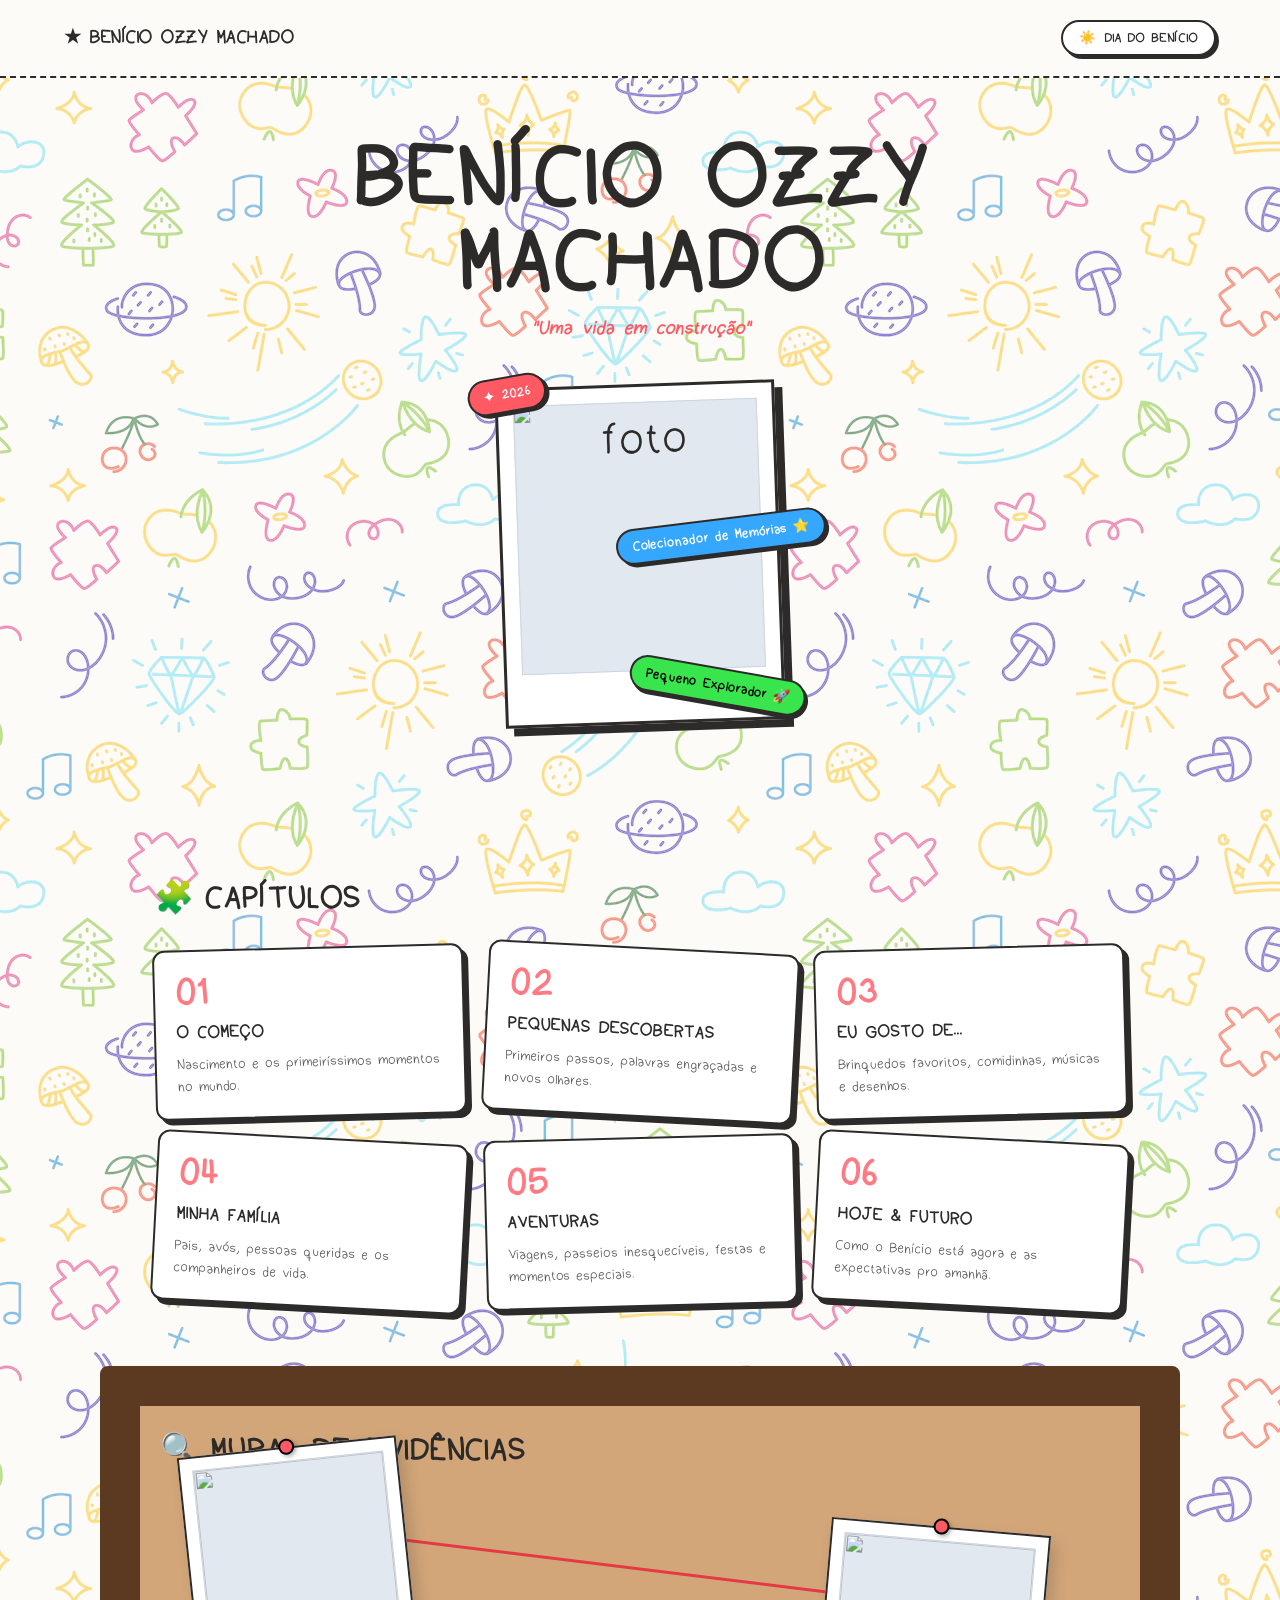
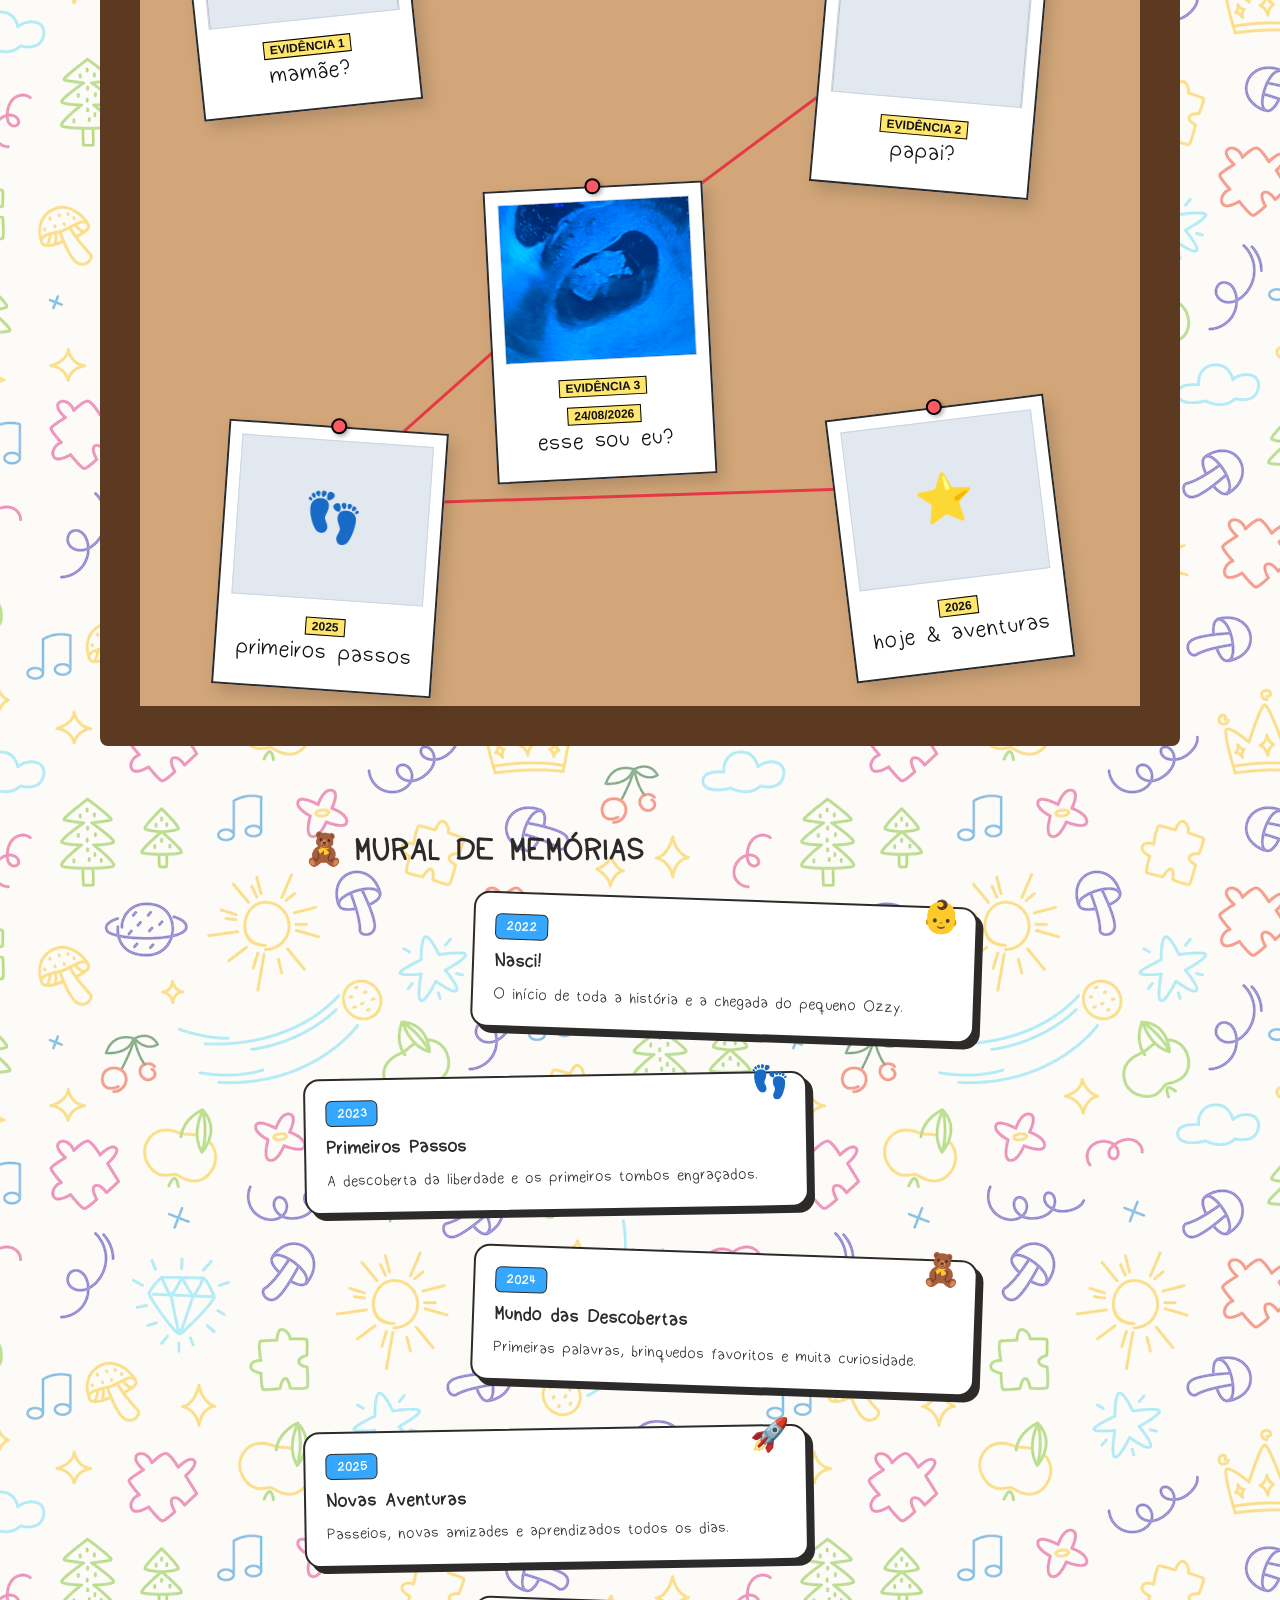
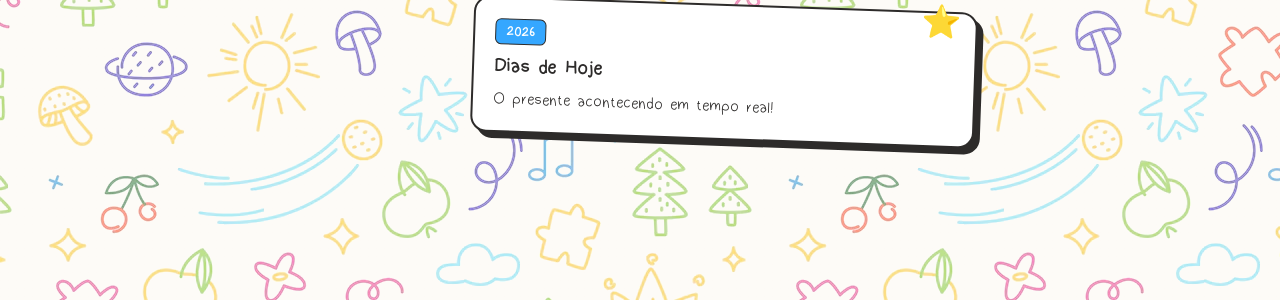
==== index.html @ f92610d8 "Rename b.o.m.html to index.html" ====
<!DOCTYPE html>
<html lang="pt-BR">

<head>
    <meta charset="UTF-8">
    <meta name="viewport" content="width=device-width, initial-scale=1.0">
    <title>Benício Ozzy Machado — Universo Digital</title>
    <link rel="preconnect" href="https://fonts.googleapis.com">
    <link rel="preconnect" href="https://fonts.gstatic.com" crossorigin>
    <link href="https://fonts.googleapis.com/css2?family=Fuggles&display=swap" rel="stylesheet">
    <style>
        /* ==========================================================================
       1. VARIÁVEIS E TEMAS (Light Mode por padrão & Dark Mode)
       ========================================================================== */
        :root {
            --bg-color: #FDFBF7;
            --text-color: #2D2B2A;
            --card-bg: #FFFFFF;
            --primary: #FF5964;
            --secondary: #35A7FF;
            --accent-yellow: #FFE66D;
            --accent-green: #38E54D;
            --border-color: #2D2B2A;
            --string-color: #E63946;
            --shadow-color: rgba(45, 43, 42, 0.15);
            --rotation-1: -2deg;
            --rotation-2: 3deg;
            --rotation-3: -1.5deg;
            --bg-img: linear-gradient(rgba(253, 251, 247, 0.5), rgba(253, 251, 247, 0.5)), url('./day.png');
        }

        [data-theme="dark"] {
            --bg-color: #111116;
            --text-color: #F4F4F6;
            --card-bg: #1A1A24;
            --primary: #FF7582;
            --secondary: #00E5FF;
            --accent-yellow: #FFEA79;
            --accent-green: #39FF14;
            --border-color: #00E5FF;
            --shadow-color: rgba(0, 229, 255, 0.2);
            --bg-img: linear-gradient(rgba(17, 17, 22, 0.85), rgba(17, 17, 22, 0.85)), url('./night.png');
        }

        * {
            box-sizing: border-box;
            margin: 0;
            padding: 0;
            transition: background-color 0.4s ease, background-image 0.4s ease, color 0.3s ease, border-color 0.3s ease, transform 0.2s ease;
        }

        @font-face {
            font-family: 'DuduCalligraphy';
            src: url('./Dudu\ Calligraphy.ttf') format('truetype');
            font-weight: normal;
            font-style: normal;
        }

        body {
            background-color: var(--bg-color);
            background-image: var(--bg-img);
            color: var(--text-color);
            font-family: 'DuduCalligraphy', sans-serif;
            line-height: 1.5;
            overflow-x: hidden;
            padding-bottom: 80px;
            background-size: 740px auto;
        }

        /* ==========================================================================
       2. HEADER E BOTÃO DE TEMA ("Dia do Benício" vs "Noite do Benício")
       ========================================================================== */
        header {
            display: flex;
            justify-content: space-between;
            align-items: center;
            padding: 20px 5%;
            position: sticky;
            top: 0;
            background-color: var(--bg-color);
            z-index: 100;
            border-bottom: 2px dashed var(--border-color);
        }

        .logo {
            font-weight: 900;
            font-size: 1.2rem;
            letter-spacing: -0.5px;
            text-transform: uppercase;
        }

        .theme-toggle-btn {
            background: var(--card-bg);
            border: 2px solid var(--border-color);
            padding: 8px 16px;
            border-radius: 30px;
            cursor: pointer;
            font-weight: 700;
            color: var(--text-color);
            box-shadow: 3px 3px 0px var(--border-color);
            display: flex;
            align-items: center;
            gap: 8px;
            font-family: 'DuduCalligraphy', sans-serif;
            text-transform: uppercase;
        }

        .theme-toggle-btn:active {
            transform: translate(2px, 2px);
            box-shadow: 1px 1px 0px var(--border-color);
        }

        /* ==========================================================================
       3. HERO SECTION (Maximalista / Poster)
       ========================================================================== */
        .hero {
            position: relative;
            padding: 60px 5% 40px;
            max-width: 1100px;
            margin: 0 auto;
            text-align: center;
        }

        .hero-title {
            font-size: clamp(2.5rem, 8vw, 5.5rem);
            font-weight: 900;
            line-height: 0.95;
            text-transform: uppercase;
            margin-bottom: 10px;
        }

        .hero-subtitle {
            font-size: 1.2rem;
            font-style: italic;
            color: var(--primary);
            margin-bottom: 40px;
            font-weight: 700;
        }

        .photo-frame-main {
            position: relative;
            width: 280px;
            height: 340px;
            background: var(--card-bg);
            border: 3px solid var(--border-color);
            margin: 0 auto 50px;
            padding: 15px 15px 50px 15px;
            box-shadow: 8px 8px 0px var(--border-color);
            transform: rotate(var(--rotation-1));
        }

        .photo-placeholder {
            width: 100%;
            height: 100%;
            background: #E2E8F0;
            display: flex;
            align-items: center;
            justify-content: center;
            font-size: 3rem;
            border: 1px solid #CBD5E1;
        }

        /* Sticker Floating Elements */
        .sticker {
            position: absolute;
            background: var(--accent-yellow);
            color: #000;
            padding: 6px 14px;
            border-radius: 20px;
            font-weight: 800;
            font-size: 0.85rem;
            border: 2px solid var(--border-color);
            box-shadow: 3px 3px 0px var(--border-color);
            white-space: nowrap;
        }

        .sticker-1 {
            top: -15px;
            left: -30px;
            transform: rotate(-8deg);
            background: var(--primary);
            color: #fff;
        }

        .sticker-2 {
            bottom: 15px;
            right: -25px;
            transform: rotate(12deg);
            background: var(--accent-green);
        }

        .sticker-3 {
            top: 40%;
            right: -50px;
            transform: rotate(-5deg);
            background: var(--secondary);
            color: #fff;
        }

        /* ==========================================================================
       4. CAPÍTULOS DE NAVEGAÇÃO
       ========================================================================== */
        .chapters-section {
            max-width: 1100px;
            margin: 60px auto;
            padding: 0 5%;
        }

        .section-title {
            font-size: 2rem;
            font-weight: 900;
            text-transform: uppercase;
            margin-bottom: 25px;
            display: flex;
            align-items: center;
            gap: 10px;
        }

        .chapters-grid {
            display: grid;
            grid-template-columns: repeat(auto-fit, minmax(240px, 1fr));
            gap: 20px;
        }

        .chapter-card {
            background: var(--card-bg);
            border: 2px solid var(--border-color);
            padding: 20px;
            border-radius: 12px;
            box-shadow: 5px 5px 0px var(--border-color);
            position: relative;
        }

        .chapter-card:nth-child(even) {
            transform: rotate(var(--rotation-2));
        }

        .chapter-card:nth-child(odd) {
            transform: rotate(var(--rotation-3));
        }

        .chapter-number {
            font-size: 2.5rem;
            font-weight: 900;
            line-height: 1;
            color: var(--primary);
            opacity: 0.8;
        }

        .chapter-card h3 {
            font-size: 1.1rem;
            margin: 8px 0;
            text-transform: uppercase;
        }

        .chapter-card p {
            font-size: 0.9rem;
            opacity: 0.8;
        }

        /* ==========================================================================
       5. MURAL DE INVESTIGAÇÃO (DETECTIVE BOARD)
       ========================================================================== */
        .board-section {
            max-width: 1080px;
            min-height: 980px;
            margin: auto;
            border: 40px solid #5c3a21;
            border-radius: 8px;
        }

        .detective-board {
            position: relative;
            max-width: 1000px;
            min-height: 900px;
            padding: 20px;
            background-color: #d2a679;
        }

        /* SVG para desenhar as linhas conectando os nós */
        .connections-svg {
            position: absolute;
            top: 0;
            left: 0;
            width: 100%;
            height: 100%;
            pointer-events: none;
            z-index: 1;
        }

        .connections-svg line {
            stroke: var(--string-color);
            stroke-width: 3;
        }

        /* Cards estilo Polaroid */
        .polaroid-node {
            position: absolute;
            width: 220px;
            background: #FFFFFF;
            color: #111;
            border: 2px solid var(--border-color);
            padding: 12px 12px 25px 12px;
            box-shadow: 6px 8px 15px rgba(0, 0, 0, 0.15);
            z-index: 2;
            transition: transform 0.3s ease;
        }

        .polaroid-node:hover {
            transform: scale(1.05) rotate(0deg) !important;
            z-index: 10;
        }

        /* Tachinha de fixação (Thumbtack) */
        .pin {
            position: absolute;
            top: -10px;
            left: 50%;
            transform: translateX(-50%);
            width: 16px;
            height: 16px;
            background: var(--primary);
            border-radius: 50%;
            border: 2px solid #000;
            box-shadow: 2px 2px 4px rgba(0, 0, 0, 0.3);
            z-index: 3;
        }

        .polaroid-photo {
            width: 100%;
            height: 160px;
            object-fit: cover;
            background: #E2E8F0;
            border: 1px solid #CBD5E1;
            display: flex;
            align-items: center;
            justify-content: center;
            font-size: 3rem;
            margin-bottom: 12px;
        }

        .polaroid-caption {
            text-align: center;
            font-size: 1.5rem;
            line-height: 1;
        }

        .polaroid-date {
            font-family: sans-serif;
            font-size: 0.75rem;
            font-weight: 800;
            background: var(--accent-yellow);
            padding: 2px 6px;
            display: inline-block;
            margin-bottom: 4px;
            border: 1px solid #000;
        }

        /* Posições no Mural (Estilo Mapa de Evidências) */
        #node-nascimento {
            top: 40px;
            left: 5%;
            transform: rotate(-6deg);
        }

        #node-primeiro-sorriso {
            top: 120px;
            right: 10%;
            transform: rotate(5deg);
        }

        #node-descoberta {
            top: 380px;
            left: 35%;
            transform: rotate(-3deg);
        }

        #node-primeiros-passos {
            top: 620px;
            left: 8%;
            transform: rotate(4deg);
        }

        #node-hoje {
            top: 600px;
            right: 8%;
            transform: rotate(-7deg);
        }

        /* Responsividade para telas menores */
        @media (max-width: 768px) {

            /* =========================================================
       MURAL NO CELULAR
       Transforma o mural horizontal em uma investigação vertical
       ========================================================= */

            .board-section {
                width: calc(100% - 20px);
                min-height: auto;
                margin: 40px auto;

                border: 14px solid #5c3a21;
                border-radius: 8px;
            }

            .detective-board {
                position: relative;

                width: 100%;
                min-height: auto;

                padding: 70px 20px 60px;

                display: flex;
                flex-direction: column;
                align-items: center;
                gap: 55px;

                background-color: #d2a679;
            }


            /* =========================================================
       TÍTULO
       ========================================================= */

            .detective-board .section-title {
                position: relative;
                z-index: 3;

                width: 100%;
                margin-top: -45px !important;
                margin-bottom: 10px;

                font-size: 1.7rem;
            }


            /* =========================================================
       FIO VERMELHO
       ========================================================= */

            .detective-board::before {
                content: "";

                position: absolute;

                top: 90px;
                bottom: 70px;

                left: 50%;

                width: 3px;

                background: var(--string-color);

                transform: translateX(-50%);

                z-index: 0;
            }


            /* =========================================================
       SVG
       No celular não precisamos das linhas diagonais
       ========================================================= */

            .connections-svg {
                display: none;
            }


            /* =========================================================
       POLAROIDS
       ========================================================= */

            .polaroid-node {
                position: relative !important;

                top: auto !important;
                left: auto !important;
                right: auto !important;
                bottom: auto !important;

                width: min(280px, 90%);

                z-index: 2;

                transition: transform 0.3s ease;
            }


            /* =========================================================
       PEQUENAS ROTAÇÕES
       ========================================================= */

            #node-nascimento {
                transform: rotate(-4deg);
            }

            #node-primeiro-sorriso {
                transform: rotate(3deg);
            }

            #node-descoberta {
                transform: rotate(-2deg);
            }

            #node-primeiros-passos {
                transform: rotate(4deg);
            }

            #node-hoje {
                transform: rotate(-3deg);
            }


            /* =========================================================
       FOTOS
       ========================================================= */

            .polaroid-photo {
                height: 180px;
            }


            /* =========================================================
       TACHINHAS
       ========================================================= */

            .pin {
                width: 18px;
                height: 18px;
            }
        }

        /* ==========================================================================
       6. MURAL DE MEMÓRIAS (Timeline Ziguezague)
       ========================================================================== */
        .timeline-section {
            max-width: 800px;
            margin: 80px auto;
            padding: 0 5%;
            position: relative;
        }

        .timeline-node {
            display: flex;
            margin-bottom: 40px;
            align-items: center;
            position: relative;
        }

        .timeline-node:nth-child(odd) {
            justify-content: flex-start;
        }

        .timeline-node:nth-child(even) {
            justify-content: flex-end;
        }

        .timeline-card {
            width: 75%;
            background: var(--card-bg);
            border: 2px solid var(--border-color);
            padding: 20px;
            border-radius: 16px;
            box-shadow: 6px 6px 0px var(--border-color);
            position: relative;
        }

        .timeline-node:nth-child(odd) .timeline-card {
            transform: rotate(-1deg);
        }

        .timeline-node:nth-child(even) .timeline-card {
            transform: rotate(2deg);
        }

        .timeline-year {
            display: inline-block;
            background: var(--secondary);
            color: #fff;
            padding: 2px 10px;
            border-radius: 6px;
            font-weight: 800;
            font-size: 0.85rem;
            margin-bottom: 8px;
            border: 1px solid var(--border-color);
        }

        .timeline-card h4 {
            font-size: 1.2rem;
            margin-bottom: 5px;
        }

        .timeline-icon {
            font-size: 2rem;
            position: absolute;
            top: -15px;
            right: 15px;
        }

        /* ==========================================================================
       7. RESPONSIVIDADE (Mobile First Optimization)
       ========================================================================== */
        @media (max-width: 600px) {
            .hero-title {
                font-size: 2.8rem;
            }

            .photo-frame-main {
                width: 220px;
                height: 280px;
            }

            .sticker-3 {
                right: -10px;
            }

            .timeline-card {
                width: 100%;
            }

            .timeline-node {
                justify-content: center !important;
            }
        }
    </style>
</head>

<body>

    <header>
        <div class="logo">★ BENÍCIO OZZY MACHADO</div>
        <button class="theme-toggle-btn" id="themeToggle">
            <span id="themeIcon">☀️</span>
            <span id="themeText">Dia do Benício</span>
        </button>
    </header>

    <section class="hero">
        <h1 class="hero-title">Benício Ozzy Machado</h1>
        <p class="hero-subtitle">"Uma vida em construção"</p>

        <div class="photo-frame-main">
            <img class="photo-placeholder" src="https://drive.google.com/thumbnail?id=1QuIP7zWE3mBZ3TdYDJl45bnysC-lxaTk"
                alt="foto">
            <!--<div class="photo-placeholder">👶</div>-->
            <div class="sticker sticker-1">✦ 2026</div>
            <div class="sticker sticker-2">Pequeno Explorador 🚀</div>
            <div class="sticker sticker-3">Colecionador de Memórias ⭐</div>
        </div>
    </section>

    <section class="chapters-section">
        <h2 class="section-title"><span>🧩</span> Capítulos</h2>
        <div class="chapters-grid">

            <div class="chapter-card">
                <div class="chapter-number">01</div>
                <h3>O Começo</h3>
                <p>Nascimento e os primeiríssimos momentos no mundo.</p>
            </div>

            <div class="chapter-card">
                <div class="chapter-number">02</div>
                <h3>Pequenas Descobertas</h3>
                <p>Primeiros passos, palavras engraçadas e novos olhares.</p>
            </div>

            <div class="chapter-card">
                <div class="chapter-number">03</div>
                <h3>Eu Gosto De...</h3>
                <p>Brinquedos favoritos, comidinhas, músicas e desenhos.</p>
            </div>

            <div class="chapter-card">
                <div class="chapter-number">04</div>
                <h3>Minha Família</h3>
                <p>Pais, avós, pessoas queridas e os companheiros de vida.</p>
            </div>

            <div class="chapter-card">
                <div class="chapter-number">05</div>
                <h3>Aventuras</h3>
                <p>Viagens, passeios inesquecíveis, festas e momentos especiais.</p>
            </div>

            <div class="chapter-card">
                <div class="chapter-number">06</div>
                <h3>Hoje & Futuro</h3>
                <p>Como o Benício está agora e as expectativas pro amanhã.</p>
            </div>

        </div>
    </section>

    <section class="board-section">

        <div class="detective-board">
            <h2 class="section-title"><span>🔍</span>Mural de evidências</h2>

            <!-- Linhas vermelhas que interconectam as polaroids -->
            <svg class="connections-svg">
                <!-- Nascimento -> Primeiro Sorriso -->
                <line x1="15%" y1="120" x2="80%" y2="200" />
                <!-- Primeiro Sorriso -> Descoberta -->
                <line x1="80%" y1="200" x2="45%" y2="460" />
                <!-- Descoberta -> Primeiros Passos -->
                <line x1="45%" y1="460" x2="18%" y2="700" />
                <!-- Primeiros Passos -> Hoje -->
                <line x1="18%" y1="700" x2="80%" y2="680" />
            </svg>

            <!-- Polaroid 1: Nascimento -->
            <div class="polaroid-node" id="node-nascimento">
                <div class="pin"></div>
                <img class="polaroid-photo" style="object-position: top;"
                    src="https://drive.google.com/thumbnail?id=1Rbom07We5S9G7jM9q4I5Dm3NNA5IO9Hd" alt="">
                <!--<div class="polaroid-photo">👶</div>-->
                <div class="polaroid-caption">
                    <span class="polaroid-date">EVIDÊNCIA 1</span><br>
                    mamãe?
                </div>
            </div>

            <!-- Polaroid 2: Primeiro Sorriso -->
            <div class="polaroid-node" id="node-primeiro-sorriso">
                <div class="pin"></div>
                <img class="polaroid-photo"
                    src="https://drive.google.com/thumbnail?id=1wyXCr6Wt8R7oOoDkZagofWqRFHe215xa" alt="">
                <!--<div class="polaroid-photo">😊</div>-->
                <div class="polaroid-caption">
                    <span class="polaroid-date">EVIDÊNCIA 2</span><br>
                    papai?
                </div>
            </div>

            <!-- Polaroid 3: A Descoberta -->
            <div class="polaroid-node" id="node-descoberta">
                <div class="pin"></div>
                <img class="polaroid-photo" src="./b.o.m.png" alt="">
                <!--<div class="polaroid-photo">🔍</div>-->
                <div class="polaroid-caption">
                    <span class="polaroid-date">EVIDÊNCIA 3</span><br>
                    <span class="polaroid-date">24/08/2026</span><br>
                    esse sou eu?
                </div>
            </div>

            <!-- Polaroid 4: Primeiros Passos -->
            <div class="polaroid-node" id="node-primeiros-passos">
                <div class="pin"></div>
                <div class="polaroid-photo">👣</div>
                <div class="polaroid-caption">
                    <span class="polaroid-date">2025</span><br>
                    primeiros passos
                </div>
            </div>

            <!-- Polaroid 5: Hoje -->
            <div class="polaroid-node" id="node-hoje">
                <div class="pin"></div>
                <div class="polaroid-photo">⭐</div>
                <div class="polaroid-caption">
                    <span class="polaroid-date">2026</span><br>
                    hoje & aventuras
                </div>
            </div>
        </div>
    </section>

    <section class="timeline-section">
        <h2 class="section-title"><span>🧸</span> Mural de Memórias</h2>

        <div class="timeline-node">
            <div class="timeline-card">
                <span class="timeline-icon">👶</span>
                <span class="timeline-year">2022</span>
                <h4>Nasci!</h4>
                <p>O início de toda a história e a chegada do pequeno Ozzy.</p>
            </div>
        </div>

        <div class="timeline-node">
            <div class="timeline-card">
                <span class="timeline-icon">👣</span>
                <span class="timeline-year">2023</span>
                <h4>Primeiros Passos</h4>
                <p>A descoberta da liberdade e os primeiros tombos engraçados.</p>
            </div>
        </div>

        <div class="timeline-node">
            <div class="timeline-card">
                <span class="timeline-icon">🧸</span>
                <span class="timeline-year">2024</span>
                <h4>Mundo das Descobertas</h4>
                <p>Primeiras palavras, brinquedos favoritos e muita curiosidade.</p>
            </div>
        </div>

        <div class="timeline-node">
            <div class="timeline-card">
                <span class="timeline-icon">🚀</span>
                <span class="timeline-year">2025</span>
                <h4>Novas Aventuras</h4>
                <p>Passeios, novas amizades e aprendizados todos os dias.</p>
            </div>
        </div>

        <div class="timeline-node">
            <div class="timeline-card">
                <span class="timeline-icon">⭐</span>
                <span class="timeline-year">2026</span>
                <h4>Dias de Hoje</h4>
                <p>O presente acontecendo em tempo real!</p>
            </div>
        </div>

    </section>

    <script>
        const themeToggleBtn = document.getElementById('themeToggle');
        const themeIcon = document.getElementById('themeIcon');
        const themeText = document.getElementById('themeText');

        themeToggleBtn.addEventListener('click', () => {
            const currentTheme = document.body.getAttribute('data-theme');

            if (currentTheme === 'dark') {
                document.body.removeAttribute('data-theme');
                themeIcon.textContent = '☀️';
                themeText.textContent = 'Dia do Benício';
            } else {
                document.body.setAttribute('data-theme', 'dark');
                themeIcon.textContent = '🌙';
                themeText.textContent = 'Noite do Benício';
            }
        });
    </script>
</body>

</html>
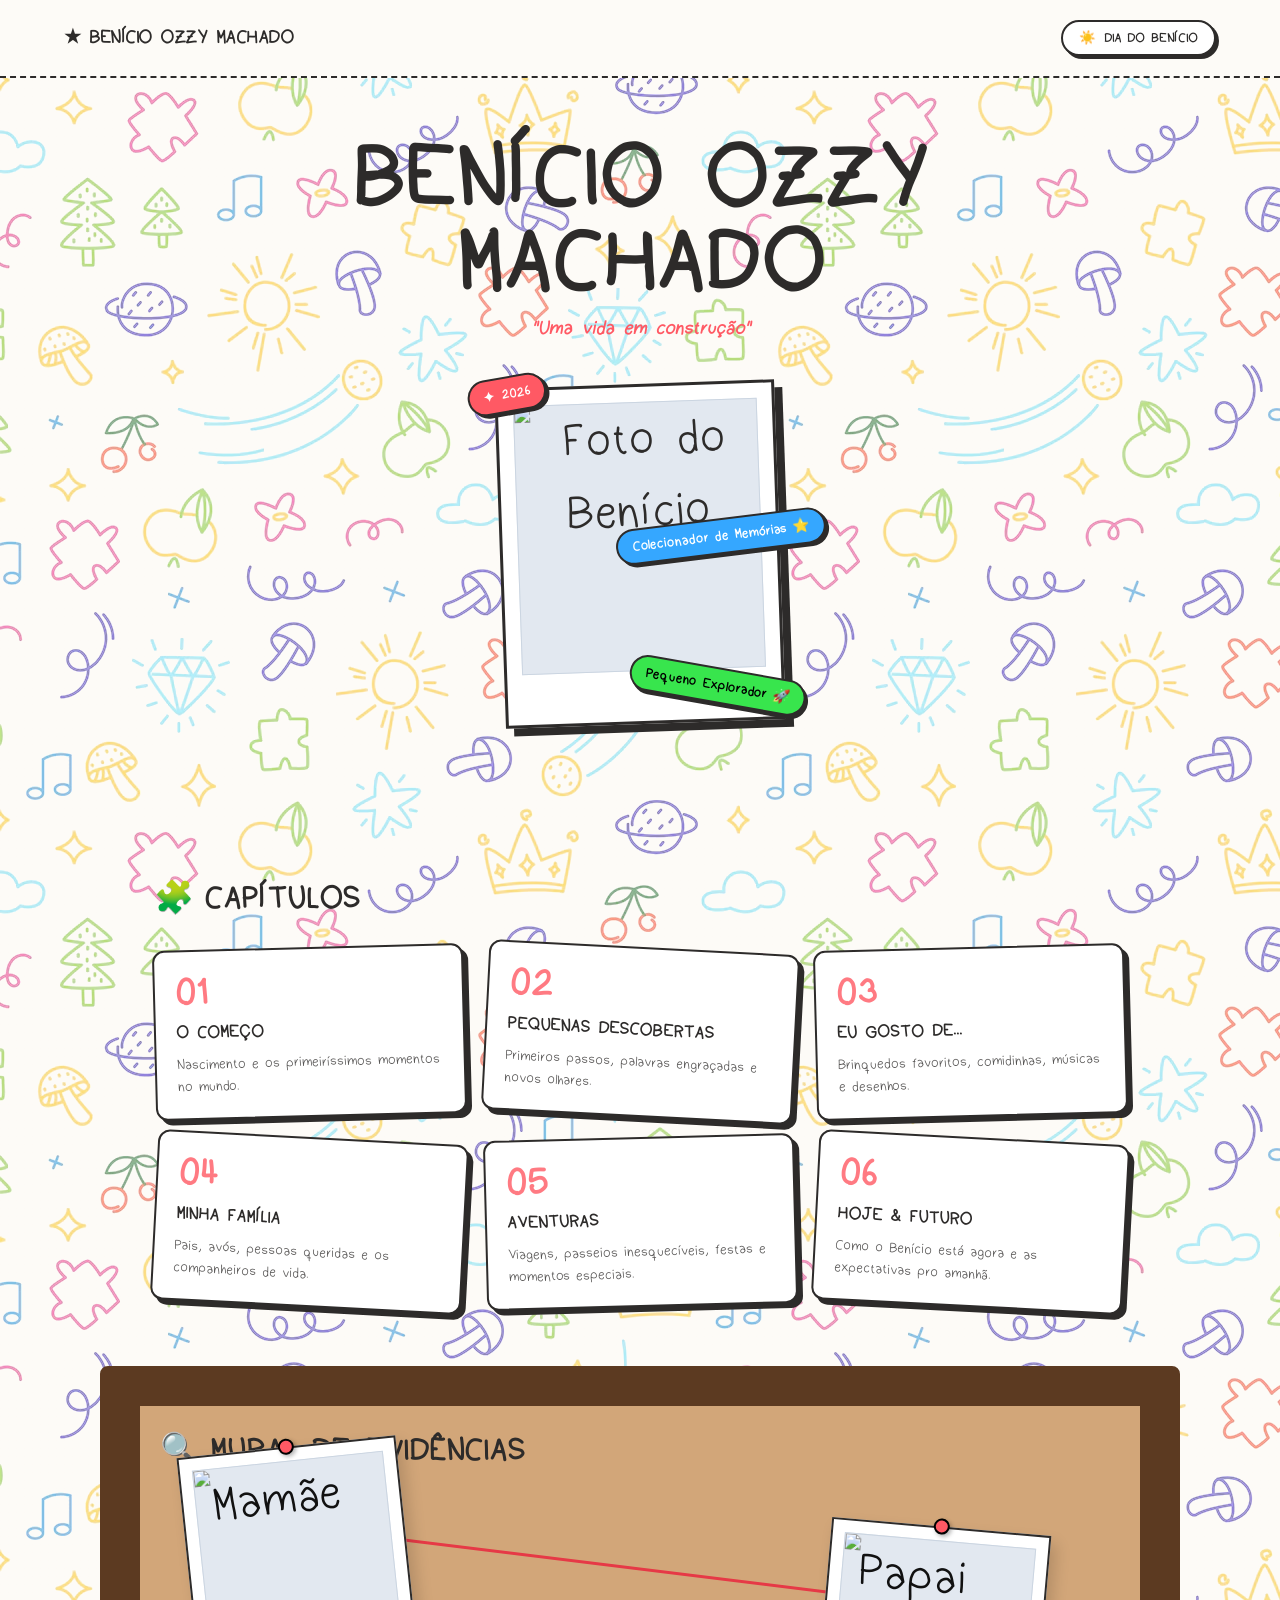
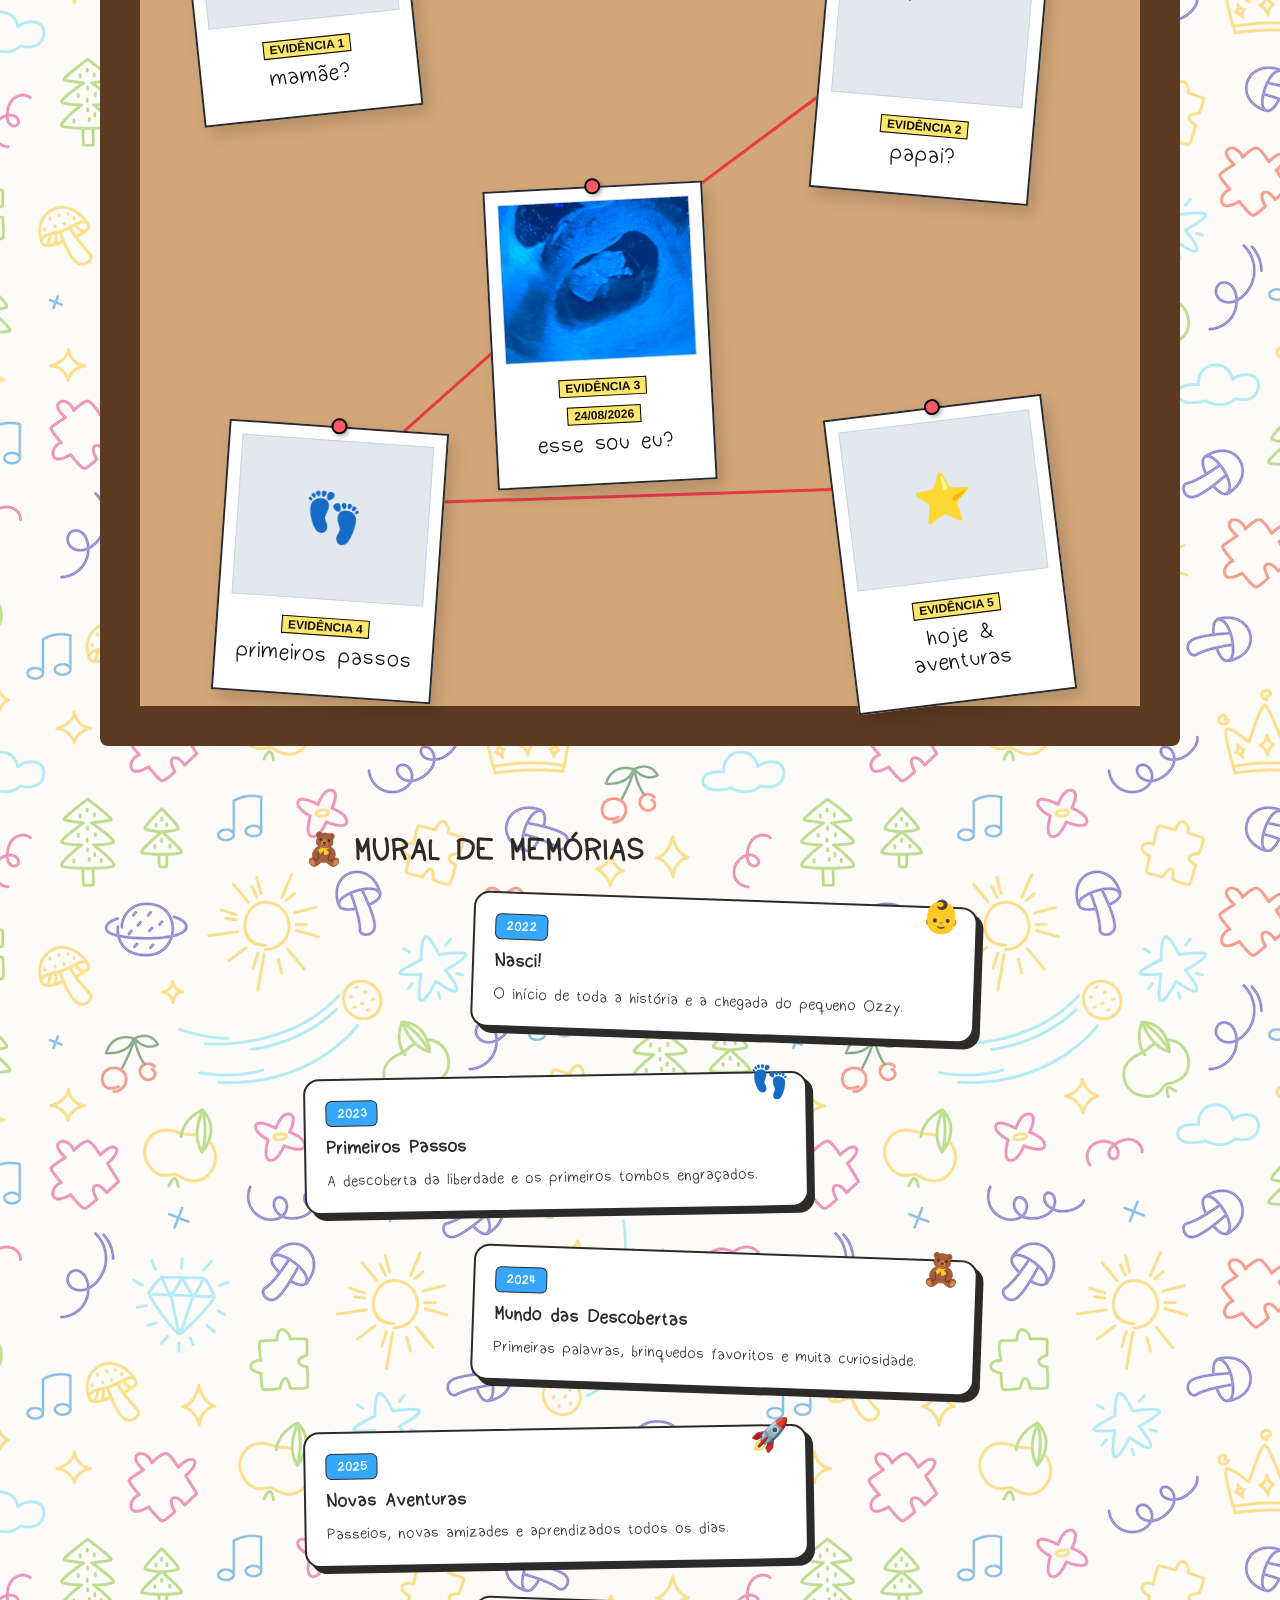
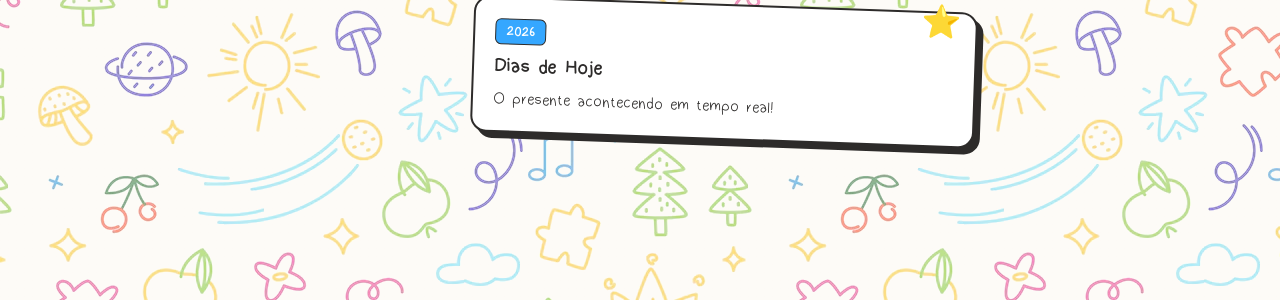
==== commit 9adf8943: "adicionado album de fotos no quadro de evidencias" ====
--- a/index.html
+++ b/index.html
@@ -4,444 +4,1362 @@
 <head>
     <meta charset="UTF-8">
     <meta name="viewport" content="width=device-width, initial-scale=1.0">
+
     <title>Benício Ozzy Machado — Universo Digital</title>
+
     <link rel="preconnect" href="https://fonts.googleapis.com">
     <link rel="preconnect" href="https://fonts.gstatic.com" crossorigin>
     <link href="https://fonts.googleapis.com/css2?family=Fuggles&display=swap" rel="stylesheet">
+
     <style>
-        /* ==========================================================================
-       1. VARIÁVEIS E TEMAS (Light Mode por padrão & Dark Mode)
-       ========================================================================== */
+        /* ============================================================
+           1. VARIÁVEIS
+        ============================================================ */
+
         :root {
             --bg-color: #FDFBF7;
             --text-color: #2D2B2A;
             --card-bg: #FFFFFF;
+
             --primary: #FF5964;
             --secondary: #35A7FF;
+
             --accent-yellow: #FFE66D;
             --accent-green: #38E54D;
+
             --border-color: #2D2B2A;
             --string-color: #E63946;
+
             --shadow-color: rgba(45, 43, 42, 0.15);
+
             --rotation-1: -2deg;
             --rotation-2: 3deg;
             --rotation-3: -1.5deg;
-            --bg-img: linear-gradient(rgba(253, 251, 247, 0.5), rgba(253, 251, 247, 0.5)), url('./day.png');
-        }
+
+            --bg-img:
+                linear-gradient(rgba(253, 251, 247, 0.5),
+                    rgba(253, 251, 247, 0.5)),
+                url('./day.png');
+        }
+
 
         [data-theme="dark"] {
+
             --bg-color: #111116;
             --text-color: #F4F4F6;
             --card-bg: #1A1A24;
+
             --primary: #FF7582;
             --secondary: #00E5FF;
+
             --accent-yellow: #FFEA79;
             --accent-green: #39FF14;
+
             --border-color: #00E5FF;
-            --shadow-color: rgba(0, 229, 255, 0.2);
-            --bg-img: linear-gradient(rgba(17, 17, 22, 0.85), rgba(17, 17, 22, 0.85)), url('./night.png');
-        }
+
+            --shadow-color:
+                rgba(0, 229, 255, 0.2);
+
+            --bg-img:
+                linear-gradient(rgba(17, 17, 22, 0.85),
+                    rgba(17, 17, 22, 0.85)),
+                url('./night.png');
+        }
+
+
+        /* ============================================================
+           2. RESET
+        ============================================================ */
 
         * {
             box-sizing: border-box;
             margin: 0;
             padding: 0;
-            transition: background-color 0.4s ease, background-image 0.4s ease, color 0.3s ease, border-color 0.3s ease, transform 0.2s ease;
-        }
+
+            transition:
+                background-color 0.4s ease,
+                background-image 0.4s ease,
+                color 0.3s ease,
+                border-color 0.3s ease;
+        }
+
 
         @font-face {
             font-family: 'DuduCalligraphy';
-            src: url('./Dudu\ Calligraphy.ttf') format('truetype');
+
+            src:
+                url('./Dudu\ Calligraphy.ttf') format('truetype');
+
             font-weight: normal;
             font-style: normal;
         }
 
+
         body {
+
             background-color: var(--bg-color);
             background-image: var(--bg-img);
+
             color: var(--text-color);
-            font-family: 'DuduCalligraphy', sans-serif;
+
+            font-family:
+                'DuduCalligraphy',
+                sans-serif;
+
             line-height: 1.5;
+
             overflow-x: hidden;
+
             padding-bottom: 80px;
+
             background-size: 740px auto;
         }
 
-        /* ==========================================================================
-       2. HEADER E BOTÃO DE TEMA ("Dia do Benício" vs "Noite do Benício")
-       ========================================================================== */
+
+        body.modal-open {
+            overflow: hidden;
+        }
+
+
+        /* ============================================================
+           3. HEADER
+        ============================================================ */
+
         header {
+
             display: flex;
+
             justify-content: space-between;
             align-items: center;
+
             padding: 20px 5%;
+
             position: sticky;
             top: 0;
+
             background-color: var(--bg-color);
+
             z-index: 100;
-            border-bottom: 2px dashed var(--border-color);
-        }
+
+            border-bottom:
+                2px dashed var(--border-color);
+        }
+
 
         .logo {
+
             font-weight: 900;
+
             font-size: 1.2rem;
+
             letter-spacing: -0.5px;
+
             text-transform: uppercase;
         }
 
+
         .theme-toggle-btn {
+
             background: var(--card-bg);
-            border: 2px solid var(--border-color);
+
+            border:
+                2px solid var(--border-color);
+
             padding: 8px 16px;
+
             border-radius: 30px;
+
             cursor: pointer;
+
             font-weight: 700;
+
             color: var(--text-color);
-            box-shadow: 3px 3px 0px var(--border-color);
+
+            box-shadow:
+                3px 3px 0px var(--border-color);
+
             display: flex;
+
             align-items: center;
+
             gap: 8px;
-            font-family: 'DuduCalligraphy', sans-serif;
+
+            font-family:
+                'DuduCalligraphy',
+                sans-serif;
+
             text-transform: uppercase;
         }
 
+
         .theme-toggle-btn:active {
-            transform: translate(2px, 2px);
-            box-shadow: 1px 1px 0px var(--border-color);
-        }
-
-        /* ==========================================================================
-       3. HERO SECTION (Maximalista / Poster)
-       ========================================================================== */
+
+            transform:
+                translate(2px, 2px);
+
+            box-shadow:
+                1px 1px 0px var(--border-color);
+        }
+
+
+        /* ============================================================
+           4. HERO
+        ============================================================ */
+
         .hero {
+
             position: relative;
-            padding: 60px 5% 40px;
+
+            padding:
+                60px 5% 40px;
+
             max-width: 1100px;
+
             margin: 0 auto;
+
             text-align: center;
         }
 
+
         .hero-title {
-            font-size: clamp(2.5rem, 8vw, 5.5rem);
+
+            font-size:
+                clamp(2.5rem, 8vw, 5.5rem);
+
             font-weight: 900;
+
             line-height: 0.95;
+
             text-transform: uppercase;
+
             margin-bottom: 10px;
         }
 
+
         .hero-subtitle {
+
             font-size: 1.2rem;
+
             font-style: italic;
+
             color: var(--primary);
+
             margin-bottom: 40px;
+
             font-weight: 700;
         }
 
+
         .photo-frame-main {
+
             position: relative;
+
             width: 280px;
             height: 340px;
-            background: var(--card-bg);
-            border: 3px solid var(--border-color);
-            margin: 0 auto 50px;
-            padding: 15px 15px 50px 15px;
-            box-shadow: 8px 8px 0px var(--border-color);
-            transform: rotate(var(--rotation-1));
-        }
+
+            background:
+                var(--card-bg);
+
+            border:
+                3px solid var(--border-color);
+
+            margin:
+                0 auto 50px;
+
+            padding:
+                15px 15px 50px 15px;
+
+            box-shadow:
+                8px 8px 0px var(--border-color);
+
+            transform:
+                rotate(var(--rotation-1));
+        }
+
 
         .photo-placeholder {
+
             width: 100%;
             height: 100%;
+
             background: #E2E8F0;
+
             display: flex;
+
             align-items: center;
             justify-content: center;
+
             font-size: 3rem;
-            border: 1px solid #CBD5E1;
-        }
-
-        /* Sticker Floating Elements */
+
+            border:
+                1px solid #CBD5E1;
+
+            object-fit: cover;
+        }
+
+
+        /* ============================================================
+           5. STICKERS
+        ============================================================ */
+
         .sticker {
+
             position: absolute;
-            background: var(--accent-yellow);
+
+            background:
+                var(--accent-yellow);
+
             color: #000;
-            padding: 6px 14px;
+
+            padding:
+                6px 14px;
+
             border-radius: 20px;
+
             font-weight: 800;
+
             font-size: 0.85rem;
-            border: 2px solid var(--border-color);
-            box-shadow: 3px 3px 0px var(--border-color);
+
+            border:
+                2px solid var(--border-color);
+
+            box-shadow:
+                3px 3px 0px var(--border-color);
+
             white-space: nowrap;
         }
 
+
         .sticker-1 {
+
             top: -15px;
             left: -30px;
-            transform: rotate(-8deg);
-            background: var(--primary);
+
+            transform:
+                rotate(-8deg);
+
+            background:
+                var(--primary);
+
             color: #fff;
         }
 
+
         .sticker-2 {
+
             bottom: 15px;
             right: -25px;
-            transform: rotate(12deg);
-            background: var(--accent-green);
-        }
+
+            transform:
+                rotate(12deg);
+
+            background:
+                var(--accent-green);
+        }
+
 
         .sticker-3 {
+
             top: 40%;
             right: -50px;
-            transform: rotate(-5deg);
-            background: var(--secondary);
+
+            transform:
+                rotate(-5deg);
+
+            background:
+                var(--secondary);
+
             color: #fff;
         }
 
-        /* ==========================================================================
-       4. CAPÍTULOS DE NAVEGAÇÃO
-       ========================================================================== */
+
+        /* ============================================================
+           6. CAPÍTULOS
+        ============================================================ */
+
         .chapters-section {
+
             max-width: 1100px;
-            margin: 60px auto;
-            padding: 0 5%;
-        }
+
+            margin:
+                60px auto;
+
+            padding:
+                0 5%;
+        }
+
 
         .section-title {
+
             font-size: 2rem;
+
             font-weight: 900;
+
             text-transform: uppercase;
+
             margin-bottom: 25px;
+
             display: flex;
+
             align-items: center;
+
             gap: 10px;
         }
 
+
         .chapters-grid {
+
             display: grid;
-            grid-template-columns: repeat(auto-fit, minmax(240px, 1fr));
+
+            grid-template-columns:
+                repeat(auto-fit,
+                    minmax(240px, 1fr));
+
             gap: 20px;
         }
 
+
         .chapter-card {
-            background: var(--card-bg);
-            border: 2px solid var(--border-color);
+
+            background:
+                var(--card-bg);
+
+            border:
+                2px solid var(--border-color);
+
             padding: 20px;
+
             border-radius: 12px;
-            box-shadow: 5px 5px 0px var(--border-color);
+
+            box-shadow:
+                5px 5px 0px var(--border-color);
+
             position: relative;
         }
 
+
         .chapter-card:nth-child(even) {
-            transform: rotate(var(--rotation-2));
-        }
+
+            transform:
+                rotate(var(--rotation-2));
+        }
+
 
         .chapter-card:nth-child(odd) {
-            transform: rotate(var(--rotation-3));
-        }
+
+            transform:
+                rotate(var(--rotation-3));
+        }
+
 
         .chapter-number {
+
             font-size: 2.5rem;
+
             font-weight: 900;
+
             line-height: 1;
-            color: var(--primary);
+
+            color:
+                var(--primary);
+
             opacity: 0.8;
         }
 
+
         .chapter-card h3 {
+
             font-size: 1.1rem;
-            margin: 8px 0;
-            text-transform: uppercase;
-        }
+
+            margin:
+                8px 0;
+
+            text-transform:
+                uppercase;
+        }
+
 
         .chapter-card p {
+
             font-size: 0.9rem;
+
             opacity: 0.8;
         }
 
-        /* ==========================================================================
-       5. MURAL DE INVESTIGAÇÃO (DETECTIVE BOARD)
-       ========================================================================== */
+
+        /* ============================================================
+           7. MURAL DE EVIDÊNCIAS
+        ============================================================ */
+
         .board-section {
+
             max-width: 1080px;
+
             min-height: 980px;
+
             margin: auto;
-            border: 40px solid #5c3a21;
+
+            border:
+                40px solid #5c3a21;
+
             border-radius: 8px;
         }
 
+
         .detective-board {
+
             position: relative;
+
             max-width: 1000px;
+
             min-height: 900px;
+
             padding: 20px;
-            background-color: #d2a679;
-        }
-
-        /* SVG para desenhar as linhas conectando os nós */
+
+            background-color:
+                #d2a679;
+        }
+
+
         .connections-svg {
+
             position: absolute;
+
             top: 0;
             left: 0;
+
             width: 100%;
             height: 100%;
+
             pointer-events: none;
+
             z-index: 1;
         }
 
+
         .connections-svg line {
-            stroke: var(--string-color);
+
+            stroke:
+                var(--string-color);
+
             stroke-width: 3;
         }
 
-        /* Cards estilo Polaroid */
+
+        /* ============================================================
+           8. POLAROIDS
+        ============================================================ */
+
         .polaroid-node {
+
             position: absolute;
+
             width: 220px;
+
             background: #FFFFFF;
+
             color: #111;
-            border: 2px solid var(--border-color);
-            padding: 12px 12px 25px 12px;
-            box-shadow: 6px 8px 15px rgba(0, 0, 0, 0.15);
+
+            border:
+                2px solid var(--border-color);
+
+            padding:
+                12px 12px 25px;
+
+            box-shadow:
+                6px 8px 15px rgba(0, 0, 0, 0.15);
+
             z-index: 2;
-            transition: transform 0.3s ease;
-        }
+        }
+
 
         .polaroid-node:hover {
-            transform: scale(1.05) rotate(0deg) !important;
+
             z-index: 10;
         }
 
-        /* Tachinha de fixação (Thumbtack) */
+
         .pin {
+
             position: absolute;
+
             top: -10px;
             left: 50%;
-            transform: translateX(-50%);
+
+            transform:
+                translateX(-50%);
+
             width: 16px;
             height: 16px;
-            background: var(--primary);
+
+            background:
+                var(--primary);
+
             border-radius: 50%;
-            border: 2px solid #000;
-            box-shadow: 2px 2px 4px rgba(0, 0, 0, 0.3);
+
+            border:
+                2px solid #000;
+
+            box-shadow:
+                2px 2px 4px rgba(0, 0, 0, 0.3);
+
             z-index: 3;
         }
 
+
         .polaroid-photo {
+
             width: 100%;
             height: 160px;
+
             object-fit: cover;
-            background: #E2E8F0;
-            border: 1px solid #CBD5E1;
+            object-position: top;
+
+
+            background:
+                #E2E8F0;
+
+            border:
+                1px solid #CBD5E1;
+
             display: flex;
+
             align-items: center;
             justify-content: center;
+
             font-size: 3rem;
+
             margin-bottom: 12px;
-        }
+
+            cursor: pointer;
+
+            transition:
+                transform 0.25s ease,
+                filter 0.25s ease;
+        }
+
+
+        .polaroid-photo:hover {
+
+            transform:
+                scale(1.03);
+
+            filter:
+                brightness(1.08);
+        }
+
 
         .polaroid-caption {
+
             text-align: center;
+
             font-size: 1.5rem;
+
             line-height: 1;
         }
 
+
         .polaroid-date {
+
             font-family: sans-serif;
+
             font-size: 0.75rem;
+
             font-weight: 800;
-            background: var(--accent-yellow);
-            padding: 2px 6px;
-            display: inline-block;
+
+            background:
+                var(--accent-yellow);
+
+            padding:
+                2px 6px;
+
+            display:
+                inline-block;
+
             margin-bottom: 4px;
-            border: 1px solid #000;
-        }
-
-        /* Posições no Mural (Estilo Mapa de Evidências) */
+
+            border:
+                1px solid #000;
+        }
+
+
+        /* Botão que abre o álbum */
+
+        .album-button {
+
+            border: none;
+
+            background: transparent;
+
+            color: #111;
+
+            font-family:
+                'DuduCalligraphy',
+                sans-serif;
+
+            font-size: 1.5rem;
+
+            cursor: pointer;
+
+            padding: 2px 8px;
+
+            border-radius: 8px;
+
+            transition:
+                background-color 0.2s ease,
+                transform 0.2s ease;
+        }
+
+
+        .album-button:hover {
+
+            background:
+                var(--accent-yellow);
+
+            transform:
+                rotate(-2deg) scale(1.05);
+        }
+
+
+        /* ============================================================
+           9. POSIÇÕES DO MURAL
+        ============================================================ */
+
         #node-nascimento {
+
             top: 40px;
             left: 5%;
-            transform: rotate(-6deg);
-        }
+
+            transform:
+                rotate(-6deg);
+        }
+
 
         #node-primeiro-sorriso {
+
             top: 120px;
             right: 10%;
-            transform: rotate(5deg);
-        }
+
+            transform:
+                rotate(5deg);
+        }
+
 
         #node-descoberta {
+
             top: 380px;
             left: 35%;
-            transform: rotate(-3deg);
-        }
+
+            transform:
+                rotate(-3deg);
+        }
+
 
         #node-primeiros-passos {
+
             top: 620px;
             left: 8%;
-            transform: rotate(4deg);
-        }
+
+            transform:
+                rotate(4deg);
+        }
+
 
         #node-hoje {
+
             top: 600px;
             right: 8%;
-            transform: rotate(-7deg);
-        }
-
-        /* Responsividade para telas menores */
+
+            transform:
+                rotate(-7deg);
+        }
+
+
+        /* ============================================================
+           10. TIMELINE
+        ============================================================ */
+
+        .timeline-section {
+
+            max-width: 800px;
+
+            margin:
+                80px auto;
+
+            padding:
+                0 5%;
+
+            position: relative;
+        }
+
+
+        .timeline-node {
+
+            display: flex;
+
+            margin-bottom: 40px;
+
+            align-items: center;
+
+            position: relative;
+        }
+
+
+        .timeline-node:nth-child(odd) {
+
+            justify-content:
+                flex-start;
+        }
+
+
+        .timeline-node:nth-child(even) {
+
+            justify-content:
+                flex-end;
+        }
+
+
+        .timeline-card {
+
+            width: 75%;
+
+            background:
+                var(--card-bg);
+
+            border:
+                2px solid var(--border-color);
+
+            padding: 20px;
+
+            border-radius: 16px;
+
+            box-shadow:
+                6px 6px 0px var(--border-color);
+
+            position: relative;
+        }
+
+
+        .timeline-node:nth-child(odd) .timeline-card {
+
+            transform:
+                rotate(-1deg);
+        }
+
+
+        .timeline-node:nth-child(even) .timeline-card {
+
+            transform:
+                rotate(2deg);
+        }
+
+
+        .timeline-year {
+
+            display:
+                inline-block;
+
+            background:
+                var(--secondary);
+
+            color: #fff;
+
+            padding:
+                2px 10px;
+
+            border-radius: 6px;
+
+            font-weight: 800;
+
+            font-size: 0.85rem;
+
+            margin-bottom: 8px;
+
+            border:
+                1px solid var(--border-color);
+        }
+
+
+        .timeline-card h4 {
+
+            font-size: 1.2rem;
+
+            margin-bottom: 5px;
+        }
+
+
+        .timeline-icon {
+
+            font-size: 2rem;
+
+            position: absolute;
+
+            top: -15px;
+            right: 15px;
+        }
+
+
+        /* ============================================================
+           11. JANELA DO ÁLBUM
+        ============================================================ */
+
+        .album-modal {
+
+            position: fixed;
+
+            inset: 0;
+
+            background:
+                rgba(0, 0, 0, 0.78);
+
+            z-index: 1000;
+
+            display: none;
+
+            overflow-y: auto;
+
+            padding:
+                40px 20px;
+        }
+
+
+        .album-modal.active {
+
+            display: block;
+        }
+
+
+        .album-container {
+
+            width:
+                min(1100px, 100%);
+
+            margin:
+                0 auto;
+
+            background:
+                var(--bg-color);
+
+            border:
+                4px solid var(--border-color);
+
+            box-shadow:
+                12px 12px 0 rgba(0, 0, 0, 0.4);
+
+            padding:
+                30px;
+
+            position: relative;
+        }
+
+
+        .album-header {
+
+            display: flex;
+
+            justify-content:
+                space-between;
+
+            align-items: center;
+
+            gap: 20px;
+
+            margin-bottom: 30px;
+        }
+
+
+        .album-title {
+
+            font-size:
+                clamp(2rem, 5vw, 4rem);
+
+            line-height: 1;
+
+            text-transform:
+                uppercase;
+        }
+
+
+        .album-subtitle {
+
+            opacity: 0.7;
+
+            margin-top: 8px;
+
+            font-size: 1rem;
+        }
+
+
+        .close-album-btn {
+
+            flex-shrink: 0;
+
+            width: 48px;
+            height: 48px;
+
+            border:
+                2px solid var(--border-color);
+
+            background:
+                var(--card-bg);
+
+            color:
+                var(--text-color);
+
+            border-radius: 50%;
+
+            font-size: 1.5rem;
+
+            cursor: pointer;
+
+            box-shadow:
+                3px 3px 0 var(--border-color);
+        }
+
+
+        .close-album-btn:active {
+
+            transform:
+                translate(2px, 2px);
+
+            box-shadow:
+                1px 1px 0 var(--border-color);
+        }
+
+
+        .album-back-btn {
+
+            display: inline-flex;
+
+            align-items: center;
+
+            gap: 8px;
+
+            margin-bottom: 25px;
+
+            border:
+                2px solid var(--border-color);
+
+            background:
+                var(--card-bg);
+
+            color:
+                var(--text-color);
+
+            padding:
+                8px 15px;
+
+            border-radius: 20px;
+
+            font-family:
+                'DuduCalligraphy',
+                sans-serif;
+
+            font-size: 1rem;
+
+            font-weight: bold;
+
+            cursor: pointer;
+
+            box-shadow:
+                3px 3px 0 var(--border-color);
+        }
+
+
+        /* ============================================================
+           12. GRADE DO ÁLBUM
+        ============================================================ */
+
+        .album-grid {
+
+            display: grid;
+
+            grid-template-columns:
+                repeat(auto-fill,
+                    minmax(190px, 1fr));
+
+            gap: 25px;
+        }
+
+
+        .album-photo-card {
+
+            background:
+                #fff;
+
+            padding:
+                10px 10px 18px;
+
+            border:
+                2px solid #222;
+
+            box-shadow:
+                5px 5px 0 rgba(0, 0, 0, 0.25);
+
+            cursor: pointer;
+
+            transform:
+                rotate(var(--album-rotation));
+
+            transition:
+                transform 0.25s ease,
+                box-shadow 0.25s ease;
+
+        }
+
+
+        .album-photo-card:hover {
+
+            transform:
+                rotate(0deg) scale(1.04);
+
+            box-shadow:
+                8px 8px 0 rgba(0, 0, 0, 0.3);
+        }
+
+
+        .album-photo-card img {
+
+            width: 100%;
+
+            height: 210px;
+
+            object-fit: cover;
+
+            object-position: top;
+
+            display: block;
+
+            background:
+                #E2E8F0;
+        }
+
+
+        .album-photo-caption {
+
+            color: #111;
+
+            text-align: center;
+
+            margin-top: 10px;
+
+            font-size: 1.1rem;
+
+            line-height: 1.1;
+        }
+
+
+        /* ============================================================
+           13. VISUALIZAÇÃO DA FOTO GRANDE
+        ============================================================ */
+
+        .lightbox {
+
+            position: fixed;
+
+            inset: 0;
+
+            background:
+                rgba(0, 0, 0, 0.94);
+
+            z-index: 2000;
+
+            display: none;
+
+            align-items: center;
+
+            justify-content: center;
+
+            padding: 70px 80px;
+        }
+
+
+        .lightbox.active {
+
+            display: flex;
+        }
+
+
+        .lightbox-image {
+
+            max-width: 90vw;
+
+            max-height: 85vh;
+
+            object-fit: contain;
+
+            border:
+                4px solid white;
+
+            box-shadow:
+                0 15px 50px rgba(0, 0, 0, 0.7);
+        }
+
+
+        .lightbox-close {
+
+            position: absolute;
+
+            top: 20px;
+            right: 25px;
+
+            width: 48px;
+            height: 48px;
+
+            border:
+                2px solid white;
+
+            background:
+                rgba(0, 0, 0, 0.5);
+
+            color: white;
+
+            border-radius: 50%;
+
+            font-size: 1.5rem;
+
+            cursor: pointer;
+        }
+
+
+        .lightbox-prev,
+        .lightbox-next {
+
+            position: absolute;
+
+            top: 50%;
+
+            transform:
+                translateY(-50%);
+
+            width: 55px;
+            height: 55px;
+
+            border:
+                2px solid white;
+
+            background:
+                rgba(0, 0, 0, 0.5);
+
+            color: white;
+
+            border-radius: 50%;
+
+            font-size: 1.8rem;
+
+            cursor: pointer;
+
+            display: flex;
+
+            align-items: center;
+
+            justify-content: center;
+        }
+
+
+        .lightbox-prev {
+
+            left: 20px;
+        }
+
+
+        .lightbox-next {
+
+            right: 20px;
+        }
+
+
+        .lightbox-caption {
+
+            position: absolute;
+
+            bottom: 20px;
+
+            left: 50%;
+
+            transform:
+                translateX(-50%);
+
+            color: white;
+
+            background:
+                rgba(0, 0, 0, 0.65);
+
+            padding:
+                8px 18px;
+
+            border-radius: 20px;
+
+            font-size: 1rem;
+
+            text-align: center;
+        }
+
+
+        /* ============================================================
+           14. MOBILE
+        ============================================================ */
+
         @media (max-width: 768px) {
 
-            /* =========================================================
-       MURAL NO CELULAR
-       Transforma o mural horizontal em uma investigação vertical
-       ========================================================= */
-
             .board-section {
-                width: calc(100% - 20px);
+
+                width:
+                    calc(100% - 20px);
+
                 min-height: auto;
-                margin: 40px auto;
-
-                border: 14px solid #5c3a21;
-                border-radius: 8px;
-            }
+
+                margin:
+                    40px auto;
+
+                border:
+                    14px solid #5c3a21;
+            }
+
 
             .detective-board {
+
+                width: 100%;
+
+                min-height: auto;
+
+                padding:
+                    70px 20px 60px;
+
+                display: flex;
+
+                flex-direction: column;
+
+                align-items: center;
+
+                gap: 55px;
+
+                background-color:
+                    #d2a679;
+            }
+
+
+            .detective-board .section-title {
+
                 position: relative;
 
+                z-index: 3;
+
                 width: 100%;
-                min-height: auto;
-
-                padding: 70px 20px 60px;
-
-                display: flex;
-                flex-direction: column;
-                align-items: center;
-                gap: 55px;
-
-                background-color: #d2a679;
-            }
-
-
-            /* =========================================================
-       TÍTULO
-       ========================================================= */
-
-            .detective-board .section-title {
-                position: relative;
-                z-index: 3;
-
-                width: 100%;
-                margin-top: -45px !important;
-                margin-bottom: 10px;
-
-                font-size: 1.7rem;
-            }
-
-
-            /* =========================================================
-       FIO VERMELHO
-       ========================================================= */
+
+                margin-top:
+                    -45px !important;
+
+                margin-bottom:
+                    10px;
+
+                font-size:
+                    1.7rem;
+            }
+
 
             .detective-board::before {
+
                 content: "";
 
                 position: absolute;
@@ -453,29 +1371,24 @@
 
                 width: 3px;
 
-                background: var(--string-color);
-
-                transform: translateX(-50%);
+                background:
+                    var(--string-color);
+
+                transform:
+                    translateX(-50%);
 
                 z-index: 0;
             }
 
 
-            /* =========================================================
-       SVG
-       No celular não precisamos das linhas diagonais
-       ========================================================= */
-
             .connections-svg {
+
                 display: none;
             }
 
 
-            /* =========================================================
-       POLAROIDS
-       ========================================================= */
-
             .polaroid-node {
+
                 position: relative !important;
 
                 top: auto !important;
@@ -483,364 +1396,1611 @@
                 right: auto !important;
                 bottom: auto !important;
 
-                width: min(280px, 90%);
+                width:
+                    min(280px, 90%);
 
                 z-index: 2;
-
-                transition: transform 0.3s ease;
-            }
-
-
-            /* =========================================================
-       PEQUENAS ROTAÇÕES
-       ========================================================= */
+            }
+
 
             #node-nascimento {
-                transform: rotate(-4deg);
-            }
+
+                transform:
+                    rotate(-4deg);
+            }
+
 
             #node-primeiro-sorriso {
-                transform: rotate(3deg);
-            }
+
+                transform:
+                    rotate(3deg);
+            }
+
 
             #node-descoberta {
-                transform: rotate(-2deg);
-            }
+
+                transform:
+                    rotate(-2deg);
+            }
+
 
             #node-primeiros-passos {
-                transform: rotate(4deg);
-            }
+
+                transform:
+                    rotate(4deg);
+            }
+
 
             #node-hoje {
-                transform: rotate(-3deg);
-            }
-
-
-            /* =========================================================
-       FOTOS
-       ========================================================= */
+
+                transform:
+                    rotate(-3deg);
+            }
+
 
             .polaroid-photo {
+                object-position: top;
                 height: 180px;
             }
 
 
-            /* =========================================================
-       TACHINHAS
-       ========================================================= */
-
             .pin {
+
                 width: 18px;
                 height: 18px;
             }
-        }
-
-        /* ==========================================================================
-       6. MURAL DE MEMÓRIAS (Timeline Ziguezague)
-       ========================================================================== */
-        .timeline-section {
-            max-width: 800px;
-            margin: 80px auto;
-            padding: 0 5%;
-            position: relative;
-        }
-
-        .timeline-node {
-            display: flex;
-            margin-bottom: 40px;
-            align-items: center;
-            position: relative;
-        }
-
-        .timeline-node:nth-child(odd) {
-            justify-content: flex-start;
-        }
-
-        .timeline-node:nth-child(even) {
-            justify-content: flex-end;
-        }
-
-        .timeline-card {
-            width: 75%;
-            background: var(--card-bg);
-            border: 2px solid var(--border-color);
-            padding: 20px;
-            border-radius: 16px;
-            box-shadow: 6px 6px 0px var(--border-color);
-            position: relative;
-        }
-
-        .timeline-node:nth-child(odd) .timeline-card {
-            transform: rotate(-1deg);
-        }
-
-        .timeline-node:nth-child(even) .timeline-card {
-            transform: rotate(2deg);
-        }
-
-        .timeline-year {
-            display: inline-block;
-            background: var(--secondary);
-            color: #fff;
-            padding: 2px 10px;
-            border-radius: 6px;
-            font-weight: 800;
-            font-size: 0.85rem;
-            margin-bottom: 8px;
-            border: 1px solid var(--border-color);
-        }
-
-        .timeline-card h4 {
-            font-size: 1.2rem;
-            margin-bottom: 5px;
-        }
-
-        .timeline-icon {
-            font-size: 2rem;
-            position: absolute;
-            top: -15px;
-            right: 15px;
-        }
-
-        /* ==========================================================================
-       7. RESPONSIVIDADE (Mobile First Optimization)
-       ========================================================================== */
+
+
+            .album-modal {
+
+                padding:
+                    15px;
+            }
+
+
+            .album-container {
+
+                padding:
+                    20px 15px;
+            }
+
+
+            .album-header {
+
+                align-items:
+                    flex-start;
+            }
+
+
+            .album-grid {
+
+                grid-template-columns:
+                    repeat(2, 1fr);
+
+                gap: 15px;
+            }
+
+
+            .album-photo-card img {
+
+                height: 150px;
+            }
+
+
+            .lightbox {
+
+                padding:
+                    60px 15px;
+            }
+
+
+            .lightbox-image {
+
+                max-width:
+                    95vw;
+
+                max-height:
+                    80vh;
+            }
+
+
+            .lightbox-prev,
+            .lightbox-next {
+
+                width: 42px;
+                height: 42px;
+
+                font-size: 1.3rem;
+            }
+
+
+            .lightbox-prev {
+
+                left: 8px;
+            }
+
+
+            .lightbox-next {
+
+                right: 8px;
+            }
+        }
+
+
         @media (max-width: 600px) {
+
             .hero-title {
-                font-size: 2.8rem;
-            }
+
+                font-size:
+                    2.8rem;
+            }
+
 
             .photo-frame-main {
+
                 width: 220px;
                 height: 280px;
             }
 
+
             .sticker-3 {
+
                 right: -10px;
             }
 
+
             .timeline-card {
+
                 width: 100%;
             }
 
+
             .timeline-node {
-                justify-content: center !important;
+
+                justify-content:
+                    center !important;
+            }
+        }
+
+
+        @media (max-width: 420px) {
+
+            .album-grid {
+
+                grid-template-columns:
+                    1fr;
+            }
+
+
+            .album-photo-card img {
+
+                height: 240px;
             }
         }
     </style>
 </head>
 
+
 <body>
 
+
+    <!-- ============================================================
+         HEADER
+    ============================================================ -->
+
     <header>
-        <div class="logo">★ BENÍCIO OZZY MACHADO</div>
+
+        <div class="logo">
+            ★ BENÍCIO OZZY MACHADO
+        </div>
+
         <button class="theme-toggle-btn" id="themeToggle">
-            <span id="themeIcon">☀️</span>
-            <span id="themeText">Dia do Benício</span>
+
+            <span id="themeIcon">
+                ☀️
+            </span>
+
+            <span id="themeText">
+                Dia do Benício
+            </span>
+
         </button>
+
     </header>
 
+
+    <!-- ============================================================
+         HERO
+    ============================================================ -->
+
     <section class="hero">
-        <h1 class="hero-title">Benício Ozzy Machado</h1>
-        <p class="hero-subtitle">"Uma vida em construção"</p>
+
+        <h1 class="hero-title">
+            Benício Ozzy Machado
+        </h1>
+
+        <p class="hero-subtitle">
+            "Uma vida em construção"
+        </p>
+
 
         <div class="photo-frame-main">
+
             <img class="photo-placeholder" src="https://drive.google.com/thumbnail?id=1QuIP7zWE3mBZ3TdYDJl45bnysC-lxaTk"
-                alt="foto">
-            <!--<div class="photo-placeholder">👶</div>-->
-            <div class="sticker sticker-1">✦ 2026</div>
-            <div class="sticker sticker-2">Pequeno Explorador 🚀</div>
-            <div class="sticker sticker-3">Colecionador de Memórias ⭐</div>
+                alt="Foto do Benício">
+
+
+            <div class="sticker sticker-1">
+                ✦ 2026
+            </div>
+
+            <div class="sticker sticker-2">
+                Pequeno Explorador 🚀
+            </div>
+
+            <div class="sticker sticker-3">
+                Colecionador de Memórias ⭐
+            </div>
+
         </div>
+
     </section>
 
+
+    <!-- ============================================================
+         CAPÍTULOS
+    ============================================================ -->
+
     <section class="chapters-section">
-        <h2 class="section-title"><span>🧩</span> Capítulos</h2>
+
+        <h2 class="section-title">
+            <span>🧩</span>
+            Capítulos
+        </h2>
+
+
         <div class="chapters-grid">
 
+
             <div class="chapter-card">
-                <div class="chapter-number">01</div>
-                <h3>O Começo</h3>
-                <p>Nascimento e os primeiríssimos momentos no mundo.</p>
+
+                <div class="chapter-number">
+                    01
+                </div>
+
+                <h3>
+                    O Começo
+                </h3>
+
+                <p>
+                    Nascimento e os primeiríssimos momentos no mundo.
+                </p>
+
             </div>
 
+
             <div class="chapter-card">
-                <div class="chapter-number">02</div>
-                <h3>Pequenas Descobertas</h3>
-                <p>Primeiros passos, palavras engraçadas e novos olhares.</p>
+
+                <div class="chapter-number">
+                    02
+                </div>
+
+                <h3>
+                    Pequenas Descobertas
+                </h3>
+
+                <p>
+                    Primeiros passos, palavras engraçadas e novos olhares.
+                </p>
+
             </div>
 
+
             <div class="chapter-card">
-                <div class="chapter-number">03</div>
-                <h3>Eu Gosto De...</h3>
-                <p>Brinquedos favoritos, comidinhas, músicas e desenhos.</p>
+
+                <div class="chapter-number">
+                    03
+                </div>
+
+                <h3>
+                    Eu Gosto De...
+                </h3>
+
+                <p>
+                    Brinquedos favoritos, comidinhas, músicas e desenhos.
+                </p>
+
             </div>
 
+
             <div class="chapter-card">
-                <div class="chapter-number">04</div>
-                <h3>Minha Família</h3>
-                <p>Pais, avós, pessoas queridas e os companheiros de vida.</p>
+
+                <div class="chapter-number">
+                    04
+                </div>
+
+                <h3>
+                    Minha Família
+                </h3>
+
+                <p>
+                    Pais, avós, pessoas queridas e os companheiros de vida.
+                </p>
+
             </div>
 
+
             <div class="chapter-card">
-                <div class="chapter-number">05</div>
-                <h3>Aventuras</h3>
-                <p>Viagens, passeios inesquecíveis, festas e momentos especiais.</p>
+
+                <div class="chapter-number">
+                    05
+                </div>
+
+                <h3>
+                    Aventuras
+                </h3>
+
+                <p>
+                    Viagens, passeios inesquecíveis, festas e momentos especiais.
+                </p>
+
             </div>
 
+
             <div class="chapter-card">
-                <div class="chapter-number">06</div>
-                <h3>Hoje & Futuro</h3>
-                <p>Como o Benício está agora e as expectativas pro amanhã.</p>
+
+                <div class="chapter-number">
+                    06
+                </div>
+
+                <h3>
+                    Hoje & Futuro
+                </h3>
+
+                <p>
+                    Como o Benício está agora e as expectativas pro amanhã.
+                </p>
+
             </div>
 
         </div>
+
     </section>
 
+
+    <!-- ============================================================
+         MURAL DE EVIDÊNCIAS
+    ============================================================ -->
+
     <section class="board-section">
 
+
         <div class="detective-board">
-            <h2 class="section-title"><span>🔍</span>Mural de evidências</h2>
-
-            <!-- Linhas vermelhas que interconectam as polaroids -->
+
+
+            <h2 class="section-title">
+
+                <span>
+                    🔍
+                </span>
+
+                Mural de evidências
+
+            </h2>
+
+
+            <!-- FIOS -->
+
             <svg class="connections-svg">
-                <!-- Nascimento -> Primeiro Sorriso -->
+
                 <line x1="15%" y1="120" x2="80%" y2="200" />
-                <!-- Primeiro Sorriso -> Descoberta -->
+
                 <line x1="80%" y1="200" x2="45%" y2="460" />
-                <!-- Descoberta -> Primeiros Passos -->
+
                 <line x1="45%" y1="460" x2="18%" y2="700" />
-                <!-- Primeiros Passos -> Hoje -->
+
                 <line x1="18%" y1="700" x2="80%" y2="680" />
+
             </svg>
 
-            <!-- Polaroid 1: Nascimento -->
+
+            <!-- ======================================================
+                 MAMÃE
+            ======================================================= -->
+
             <div class="polaroid-node" id="node-nascimento">
+
                 <div class="pin"></div>
-                <img class="polaroid-photo" style="object-position: top;"
-                    src="https://drive.google.com/thumbnail?id=1Rbom07We5S9G7jM9q4I5Dm3NNA5IO9Hd" alt="">
-                <!--<div class="polaroid-photo">👶</div>-->
+
+
+                <img class="polaroid-photo album-trigger"
+                    src="https://drive.google.com/thumbnail?id=1Rbom07We5S9G7jM9q4I5Dm3NNA5IO9Hd" data-album="mamae"
+                    alt="Mamãe">
+
+
                 <div class="polaroid-caption">
-                    <span class="polaroid-date">EVIDÊNCIA 1</span><br>
-                    mamãe?
+
+                    <span class="polaroid-date">
+                        EVIDÊNCIA 1
+                    </span>
+
+                    <br>
+
+
+                    <button class="album-button" data-album="mamae">
+
+                        mamãe?
+
+                    </button>
+
                 </div>
+
             </div>
 
-            <!-- Polaroid 2: Primeiro Sorriso -->
+
+            <!-- ======================================================
+                 PAPAI
+            ======================================================= -->
+
             <div class="polaroid-node" id="node-primeiro-sorriso">
+
                 <div class="pin"></div>
-                <img class="polaroid-photo"
-                    src="https://drive.google.com/thumbnail?id=1wyXCr6Wt8R7oOoDkZagofWqRFHe215xa" alt="">
-                <!--<div class="polaroid-photo">😊</div>-->
+
+
+                <img class="polaroid-photo album-trigger"
+                    src="https://drive.google.com/thumbnail?id=1wyXCr6Wt8R7oOoDkZagofWqRFHe215xa" data-album="papai"
+                    alt="Papai">
+
+
                 <div class="polaroid-caption">
-                    <span class="polaroid-date">EVIDÊNCIA 2</span><br>
-                    papai?
+
+                    <span class="polaroid-date">
+                        EVIDÊNCIA 2
+                    </span>
+
+                    <br>
+
+
+                    <button class="album-button" data-album="papai">
+
+                        papai?
+
+                    </button>
+
                 </div>
+
             </div>
 
-            <!-- Polaroid 3: A Descoberta -->
+
+            <!-- ======================================================
+                 BENÍCIO
+            ======================================================= -->
+
             <div class="polaroid-node" id="node-descoberta">
+
                 <div class="pin"></div>
-                <img class="polaroid-photo" src="./b.o.m.png" alt="">
-                <!--<div class="polaroid-photo">🔍</div>-->
+
+
+                <img class="polaroid-photo album-trigger" src="./b.o.m.png" data-album="benicio" alt="Benício">
+
+
                 <div class="polaroid-caption">
-                    <span class="polaroid-date">EVIDÊNCIA 3</span><br>
-                    <span class="polaroid-date">24/08/2026</span><br>
-                    esse sou eu?
+
+                    <span class="polaroid-date">
+                        EVIDÊNCIA 3
+                    </span>
+
+                    <br>
+
+                    <span class="polaroid-date">
+                        24/08/2026
+                    </span>
+
+                    <br>
+
+
+                    <button class="album-button" data-album="benicio">
+
+                        esse sou eu?
+
+                    </button>
+
                 </div>
+
             </div>
 
-            <!-- Polaroid 4: Primeiros Passos -->
+
+            <!-- ======================================================
+                 PRIMEIROS PASSOS
+            ======================================================= -->
+
             <div class="polaroid-node" id="node-primeiros-passos">
+
                 <div class="pin"></div>
-                <div class="polaroid-photo">👣</div>
+
+
+                <div class="polaroid-photo album-trigger" data-album="passos">
+
+                    👣
+
+                </div>
+
+
                 <div class="polaroid-caption">
-                    <span class="polaroid-date">2025</span><br>
-                    primeiros passos
+
+                    <span class="polaroid-date">
+                        EVIDÊNCIA 4
+                    </span>
+
+                    <br>
+
+
+                    <button class="album-button" data-album="passos">
+
+                        primeiros passos
+
+                    </button>
+
                 </div>
+
             </div>
 
-            <!-- Polaroid 5: Hoje -->
+
+            <!-- ======================================================
+                 AVENTURAS
+            ======================================================= -->
+
             <div class="polaroid-node" id="node-hoje">
+
                 <div class="pin"></div>
-                <div class="polaroid-photo">⭐</div>
+
+
+                <div class="polaroid-photo album-trigger" data-album="aventuras">
+
+                    ⭐
+
+                </div>
+
+
                 <div class="polaroid-caption">
-                    <span class="polaroid-date">2026</span><br>
-                    hoje & aventuras
+
+                    <span class="polaroid-date">
+                        EVIDÊNCIA 5
+                    </span>
+
+                    <br>
+
+
+                    <button class="album-button" data-album="aventuras">
+
+                        hoje & aventuras
+
+                    </button>
+
                 </div>
+
             </div>
+
+
         </div>
+
     </section>
 
+
+    <!-- ============================================================
+         TIMELINE
+    ============================================================ -->
+
     <section class="timeline-section">
-        <h2 class="section-title"><span>🧸</span> Mural de Memórias</h2>
+
+        <h2 class="section-title">
+
+            <span>
+                🧸
+            </span>
+
+            Mural de Memórias
+
+        </h2>
+
 
         <div class="timeline-node">
+
             <div class="timeline-card">
-                <span class="timeline-icon">👶</span>
-                <span class="timeline-year">2022</span>
-                <h4>Nasci!</h4>
-                <p>O início de toda a história e a chegada do pequeno Ozzy.</p>
+
+                <span class="timeline-icon">
+                    👶
+                </span>
+
+                <span class="timeline-year">
+                    2022
+                </span>
+
+                <h4>
+                    Nasci!
+                </h4>
+
+                <p>
+                    O início de toda a história e a chegada do pequeno Ozzy.
+                </p>
+
             </div>
+
         </div>
 
+
         <div class="timeline-node">
+
             <div class="timeline-card">
-                <span class="timeline-icon">👣</span>
-                <span class="timeline-year">2023</span>
-                <h4>Primeiros Passos</h4>
-                <p>A descoberta da liberdade e os primeiros tombos engraçados.</p>
+
+                <span class="timeline-icon">
+                    👣
+                </span>
+
+                <span class="timeline-year">
+                    2023
+                </span>
+
+                <h4>
+                    Primeiros Passos
+                </h4>
+
+                <p>
+                    A descoberta da liberdade e os primeiros tombos engraçados.
+                </p>
+
             </div>
+
         </div>
 
+
         <div class="timeline-node">
+
             <div class="timeline-card">
-                <span class="timeline-icon">🧸</span>
-                <span class="timeline-year">2024</span>
-                <h4>Mundo das Descobertas</h4>
-                <p>Primeiras palavras, brinquedos favoritos e muita curiosidade.</p>
+
+                <span class="timeline-icon">
+                    🧸
+                </span>
+
+                <span class="timeline-year">
+                    2024
+                </span>
+
+                <h4>
+                    Mundo das Descobertas
+                </h4>
+
+                <p>
+                    Primeiras palavras, brinquedos favoritos e muita curiosidade.
+                </p>
+
             </div>
+
         </div>
 
+
         <div class="timeline-node">
+
             <div class="timeline-card">
-                <span class="timeline-icon">🚀</span>
-                <span class="timeline-year">2025</span>
-                <h4>Novas Aventuras</h4>
-                <p>Passeios, novas amizades e aprendizados todos os dias.</p>
+
+                <span class="timeline-icon">
+                    🚀
+                </span>
+
+                <span class="timeline-year">
+                    2025
+                </span>
+
+                <h4>
+                    Novas Aventuras
+                </h4>
+
+                <p>
+                    Passeios, novas amizades e aprendizados todos os dias.
+                </p>
+
             </div>
+
         </div>
 
+
         <div class="timeline-node">
+
             <div class="timeline-card">
-                <span class="timeline-icon">⭐</span>
-                <span class="timeline-year">2026</span>
-                <h4>Dias de Hoje</h4>
-                <p>O presente acontecendo em tempo real!</p>
+
+                <span class="timeline-icon">
+                    ⭐
+                </span>
+
+                <span class="timeline-year">
+                    2026
+                </span>
+
+                <h4>
+                    Dias de Hoje
+                </h4>
+
+                <p>
+                    O presente acontecendo em tempo real!
+                </p>
+
             </div>
+
         </div>
 
     </section>
 
+
+    <!-- ============================================================
+         MODAL DO ÁLBUM
+    ============================================================ -->
+
+    <div class="album-modal" id="albumModal">
+
+
+        <div class="album-container">
+
+
+            <div class="album-header">
+
+                <div>
+
+                    <h2 class="album-title" id="albumTitle">
+
+                        Álbum
+
+                    </h2>
+
+                    <p class="album-subtitle" id="albumSubtitle">
+
+                        Memórias especiais
+
+                    </p>
+
+                </div>
+
+
+                <button class="close-album-btn" id="closeAlbum">
+
+                    ×
+
+                </button>
+
+            </div>
+
+
+            <button class="album-back-btn" id="albumBack">
+
+                ← Voltar ao mural
+
+            </button>
+
+
+            <div class="album-grid" id="albumGrid">
+
+            </div>
+
+
+        </div>
+
+    </div>
+
+
+    <!-- ============================================================
+         LIGHTBOX
+    ============================================================ -->
+
+    <div class="lightbox" id="lightbox">
+
+
+        <button class="lightbox-close" id="lightboxClose">
+
+            ×
+
+        </button>
+
+
+        <button class="lightbox-prev" id="lightboxPrev">
+
+            ←
+
+        </button>
+
+
+        <img class="lightbox-image" id="lightboxImage" src="" alt="">
+
+
+        <button class="lightbox-next" id="lightboxNext">
+
+            →
+
+        </button>
+
+
+        <div class="lightbox-caption" id="lightboxCaption">
+
+        </div>
+
+    </div>
+
+
+    <!-- ============================================================
+         JAVASCRIPT
+    ============================================================ -->
+
     <script>
-        const themeToggleBtn = document.getElementById('themeToggle');
-        const themeIcon = document.getElementById('themeIcon');
-        const themeText = document.getElementById('themeText');
-
-        themeToggleBtn.addEventListener('click', () => {
-            const currentTheme = document.body.getAttribute('data-theme');
-
-            if (currentTheme === 'dark') {
-                document.body.removeAttribute('data-theme');
-                themeIcon.textContent = '☀️';
-                themeText.textContent = 'Dia do Benício';
-            } else {
-                document.body.setAttribute('data-theme', 'dark');
-                themeIcon.textContent = '🌙';
-                themeText.textContent = 'Noite do Benício';
-            }
-        });
+
+
+        /* =========================================================
+           TEMA
+        ========================================================= */
+
+        const themeToggleBtn =
+            document.getElementById('themeToggle');
+
+        const themeIcon =
+            document.getElementById('themeIcon');
+
+        const themeText =
+            document.getElementById('themeText');
+
+
+        themeToggleBtn.addEventListener(
+            'click',
+            () => {
+
+                const currentTheme =
+                    document.body.getAttribute(
+                        'data-theme'
+                    );
+
+
+                if (currentTheme === 'dark') {
+
+                    document.body.removeAttribute(
+                        'data-theme'
+                    );
+
+                    themeIcon.textContent =
+                        '☀️';
+
+                    themeText.textContent =
+                        'Dia do Benício';
+
+                } else {
+
+                    document.body.setAttribute(
+                        'data-theme',
+                        'dark'
+                    );
+
+                    themeIcon.textContent =
+                        '🌙';
+
+                    themeText.textContent =
+                        'Noite do Benício';
+                }
+
+            }
+        );
+
+
+        /* =========================================================
+           ÁLBUNS
+           
+           É AQUI QUE VOCÊ VAI COLOCAR AS FOTOS.
+        ========================================================= */
+
+
+        const albuns = {
+
+
+            /* =====================================================
+               ÁLBUM DA MAMÃE
+            ===================================================== */
+
+            mamae: {
+
+                titulo:
+                    '📸 Mamãe',
+
+                subtitulo:
+                    'Evidências de que ela esteve por aqui...',
+
+                fotos: [
+
+                    {
+                        src:
+                            'https://drive.google.com/thumbnail?id=1Rbom07We5S9G7jM9q4I5Dm3NNA5IO9Hd',
+
+                        legenda:
+                            'Mamãe'
+                    },
+
+                    {
+                        src:
+                            'https://drive.google.com/thumbnail?id=1fR4cBaYFCyR0xYpt9ykzau0vAJxYlfQg',
+
+                        legenda:
+                            'Arrumando meu quartinho...'
+                    },
+
+                    {
+                        src:
+                            'https://drive.google.com/thumbnail?id=1adl6N19F330uYL4V_qpx7VhoYQuzgSVA',
+
+                        legenda:
+                            'Trabalhando?'
+                    }
+
+                ]
+
+            },
+
+
+            /* =====================================================
+               ÁLBUM DO PAPAI
+            ===================================================== */
+
+            papai: {
+
+                titulo:
+                    '📸 Papai',
+
+                subtitulo:
+                    'Mais uma evidência encontrada...',
+
+                fotos: [
+
+                    {
+                        src:
+                            'https://drive.google.com/thumbnail?id=1wyXCr6Wt8R7oOoDkZagofWqRFHe215xa',
+
+                        legenda:
+                            'Papai'
+                    },
+
+                    {
+                        src:
+                            'https://drive.google.com/thumbnail?id=1moAyMjOsQ-uERrryHUdR8tlW0s59hpco',
+
+                        legenda:
+                            'Papai toca violão?'
+                    },
+
+                    {
+                        src:
+                            'https://drive.google.com/thumbnail?id=1EcdfMej-SKHdD1RGELMtIVGJI0p3J1It',
+
+                        legenda:
+                            'Fazendo meu quartinho'
+                    }
+
+                ]
+
+            },
+
+
+            /* =====================================================
+               ÁLBUM DO BENÍCIO
+            ===================================================== */
+
+            benicio: {
+
+                titulo:
+                    '🔍 Quem é esse pequeno?',
+
+                subtitulo:
+                    'As primeiras pistas sobre o Benício...',
+
+                fotos: [
+
+                    {
+                        src:
+                            './b.o.m.png',
+
+                        legenda:
+                            'Esse sou eu?'
+                    },
+
+                    {
+                        src:
+                            'COLOQUE_AQUI_O_LINK_DA_FOTO',
+
+                        legenda:
+                            'Mais uma descoberta'
+                    },
+
+                    {
+                        src:
+                            'COLOQUE_AQUI_O_LINK_DA_FOTO',
+
+                        legenda:
+                            'Pequeno explorador'
+                    }
+
+                ]
+
+            },
+
+
+            /* =====================================================
+               ÁLBUM DOS PRIMEIROS PASSOS
+            ===================================================== */
+
+            passos: {
+
+                titulo:
+                    '👣 Primeiros Passos',
+
+                subtitulo:
+                    'Uma pequena caminhada que virou uma grande história.',
+
+                fotos: [
+
+                    {
+                        src:
+                            'COLOQUE_AQUI_O_LINK_DA_FOTO',
+
+                        legenda:
+                            'Primeiros passos'
+                    },
+
+                    {
+                        src:
+                            'COLOQUE_AQUI_O_LINK_DA_FOTO',
+
+                        legenda:
+                            'E lá foi ele...'
+                    },
+
+                    {
+                        src:
+                            'COLOQUE_AQUI_O_LINK_DA_FOTO',
+
+                        legenda:
+                            'Mais uma aventura'
+                    }
+
+                ]
+
+            },
+
+
+            /* =====================================================
+               ÁLBUM DE AVENTURAS
+            ===================================================== */
+
+            aventuras: {
+
+                titulo:
+                    '⭐ Hoje & Aventuras',
+
+                subtitulo:
+                    'Momentos que ainda estão sendo escritos.',
+
+                fotos: [
+
+                    {
+                        src:
+                            'COLOQUE_AQUI_O_LINK_DA_FOTO',
+
+                        legenda:
+                            'Uma nova aventura'
+                    },
+
+                    {
+                        src:
+                            'COLOQUE_AQUI_O_LINK_DA_FOTO',
+
+                        legenda:
+                            'Um dia especial'
+                    },
+
+                    {
+                        src:
+                            'COLOQUE_AQUI_O_LINK_DA_FOTO',
+
+                        legenda:
+                            'Memória de 2026'
+                    }
+
+                ]
+
+            }
+
+        };
+
+
+        /* =========================================================
+           ELEMENTOS DOS ÁLBUNS
+        ========================================================= */
+
+        const albumModal =
+            document.getElementById('albumModal');
+
+        const albumTitle =
+            document.getElementById('albumTitle');
+
+        const albumSubtitle =
+            document.getElementById('albumSubtitle');
+
+        const albumGrid =
+            document.getElementById('albumGrid');
+
+        const closeAlbum =
+            document.getElementById('closeAlbum');
+
+        const albumBack =
+            document.getElementById('albumBack');
+
+
+        /* =========================================================
+           VARIÁVEIS DA GALERIA
+        ========================================================= */
+
+        let albumAtual = null;
+
+        let fotoAtual = 0;
+
+
+        /* =========================================================
+           ABRIR ÁLBUM
+        ========================================================= */
+
+        function abrirAlbum(nomeAlbum) {
+
+            const album =
+                albuns[nomeAlbum];
+
+
+            if (!album) {
+
+                console.error(
+                    'Álbum não encontrado:',
+                    nomeAlbum
+                );
+
+                return;
+            }
+
+
+            albumAtual =
+                nomeAlbum;
+
+
+            albumTitle.textContent =
+                album.titulo;
+
+            albumSubtitle.textContent =
+                album.subtitulo;
+
+
+            albumGrid.innerHTML =
+                '';
+
+
+            album.fotos.forEach(
+                (foto, index) => {
+
+
+                    const card =
+                        document.createElement('div');
+
+
+                    card.className =
+                        'album-photo-card';
+
+
+                    const rotacoes = [
+                        '-2deg',
+                        '1.5deg',
+                        '-1deg',
+                        '2deg',
+                        '-1.5deg'
+                    ];
+
+
+                    card.style.setProperty(
+                        '--album-rotation',
+                        rotacoes[
+                        index %
+                        rotacoes.length
+                        ]
+                    );
+
+
+                    card.innerHTML = `
+
+                        <img
+                            src="${foto.src}"
+                            alt="${foto.legenda}">
+
+                        <div
+                            class="album-photo-caption">
+
+                            ${foto.legenda}
+
+                        </div>
+                    `;
+
+
+                    card.addEventListener(
+                        'click',
+                        () => {
+
+                            abrirLightbox(index);
+
+                        }
+                    );
+
+
+                    albumGrid.appendChild(card);
+
+                }
+            );
+
+
+            albumModal.classList.add(
+                'active'
+            );
+
+
+            document.body.classList.add(
+                'modal-open'
+            );
+
+
+            albumModal.scrollTop = 0;
+
+        }
+
+
+        /* =========================================================
+           FECHAR ÁLBUM
+        ========================================================= */
+
+        function fecharAlbum() {
+
+            albumModal.classList.remove(
+                'active'
+            );
+
+
+            document.body.classList.remove(
+                'modal-open'
+            );
+
+        }
+
+
+        closeAlbum.addEventListener(
+            'click',
+            fecharAlbum
+        );
+
+
+        albumBack.addEventListener(
+            'click',
+            fecharAlbum
+        );
+
+
+        /* =========================================================
+           CLIQUES NOS POLAROIDS
+        ========================================================= */
+
+        document
+            .querySelectorAll(
+                '.album-trigger'
+            )
+            .forEach(
+                elemento => {
+
+                    elemento.addEventListener(
+                        'click',
+                        () => {
+
+                            const nomeAlbum =
+                                elemento.dataset.album;
+
+                            abrirAlbum(
+                                nomeAlbum
+                            );
+
+                        }
+                    );
+
+                }
+            );
+
+
+        /* =========================================================
+           CLIQUES NOS BOTÕES
+        ========================================================= */
+
+        document
+            .querySelectorAll(
+                '.album-button'
+            )
+            .forEach(
+                botao => {
+
+                    botao.addEventListener(
+                        'click',
+                        () => {
+
+                            const nomeAlbum =
+                                botao.dataset.album;
+
+                            abrirAlbum(
+                                nomeAlbum
+                            );
+
+                        }
+                    );
+
+                }
+            );
+
+
+        /* =========================================================
+           LIGHTBOX
+        ========================================================= */
+
+        const lightbox =
+            document.getElementById(
+                'lightbox'
+            );
+
+        const lightboxImage =
+            document.getElementById(
+                'lightboxImage'
+            );
+
+        const lightboxCaption =
+            document.getElementById(
+                'lightboxCaption'
+            );
+
+        const lightboxClose =
+            document.getElementById(
+                'lightboxClose'
+            );
+
+        const lightboxPrev =
+            document.getElementById(
+                'lightboxPrev'
+            );
+
+        const lightboxNext =
+            document.getElementById(
+                'lightboxNext'
+            );
+
+
+        /* =========================================================
+           ABRIR FOTO GRANDE
+        ========================================================= */
+
+        function abrirLightbox(index) {
+
+            const album =
+                albuns[albumAtual];
+
+
+            if (!album) {
+                return;
+            }
+
+
+            fotoAtual =
+                index;
+
+
+            atualizarLightbox();
+
+
+            lightbox.classList.add(
+                'active'
+            );
+
+        }
+
+
+        /* =========================================================
+           ATUALIZAR FOTO
+        ========================================================= */
+
+        function atualizarLightbox() {
+
+            const album =
+                albuns[albumAtual];
+
+            const foto =
+                album.fotos[fotoAtual];
+
+
+            lightboxImage.src =
+                foto.src;
+
+            lightboxImage.alt =
+                foto.legenda;
+
+            lightboxCaption.textContent =
+                foto.legenda;
+
+        }
+
+
+        /* =========================================================
+           PRÓXIMA FOTO
+        ========================================================= */
+
+        function proximaFoto() {
+
+            const album =
+                albuns[albumAtual];
+
+
+            fotoAtual++;
+
+            if (
+                fotoAtual >=
+                album.fotos.length
+            ) {
+
+                fotoAtual = 0;
+
+            }
+
+
+            atualizarLightbox();
+
+        }
+
+
+        /* =========================================================
+           FOTO ANTERIOR
+        ========================================================= */
+
+        function fotoAnterior() {
+
+            const album =
+                albuns[albumAtual];
+
+
+            fotoAtual--;
+
+            if (fotoAtual < 0) {
+
+                fotoAtual =
+                    album.fotos.length - 1;
+
+            }
+
+
+            atualizarLightbox();
+
+        }
+
+
+        /* =========================================================
+           FECHAR LIGHTBOX
+        ========================================================= */
+
+        function fecharLightbox() {
+
+            lightbox.classList.remove(
+                'active'
+            );
+
+        }
+
+
+        lightboxClose.addEventListener(
+            'click',
+            fecharLightbox
+        );
+
+
+        lightboxPrev.addEventListener(
+            'click',
+            fotoAnterior
+        );
+
+
+        lightboxNext.addEventListener(
+            'click',
+            proximaFoto
+        );
+
+
+        /* =========================================================
+           CLIQUE FORA DA FOTO
+        ========================================================= */
+
+        lightbox.addEventListener(
+            'click',
+            evento => {
+
+                if (
+                    evento.target ===
+                    lightbox
+                ) {
+
+                    fecharLightbox();
+
+                }
+
+            }
+        );
+
+
+        /* =========================================================
+           TECLADO
+        ========================================================= */
+
+        document.addEventListener(
+            'keydown',
+            evento => {
+
+
+                if (
+                    !lightbox.classList.contains(
+                        'active'
+                    )
+                ) {
+
+                    if (
+                        evento.key ===
+                        'Escape'
+                    ) {
+
+                        fecharAlbum();
+
+                    }
+
+                    return;
+
+                }
+
+
+                if (
+                    evento.key ===
+                    'Escape'
+                ) {
+
+                    fecharLightbox();
+
+                }
+
+
+                if (
+                    evento.key ===
+                    'ArrowRight'
+                ) {
+
+                    proximaFoto();
+
+                }
+
+
+                if (
+                    evento.key ===
+                    'ArrowLeft'
+                ) {
+
+                    fotoAnterior();
+
+                }
+
+            }
+        );
+
     </script>
+
+
 </body>
 
-</html>
+</html>
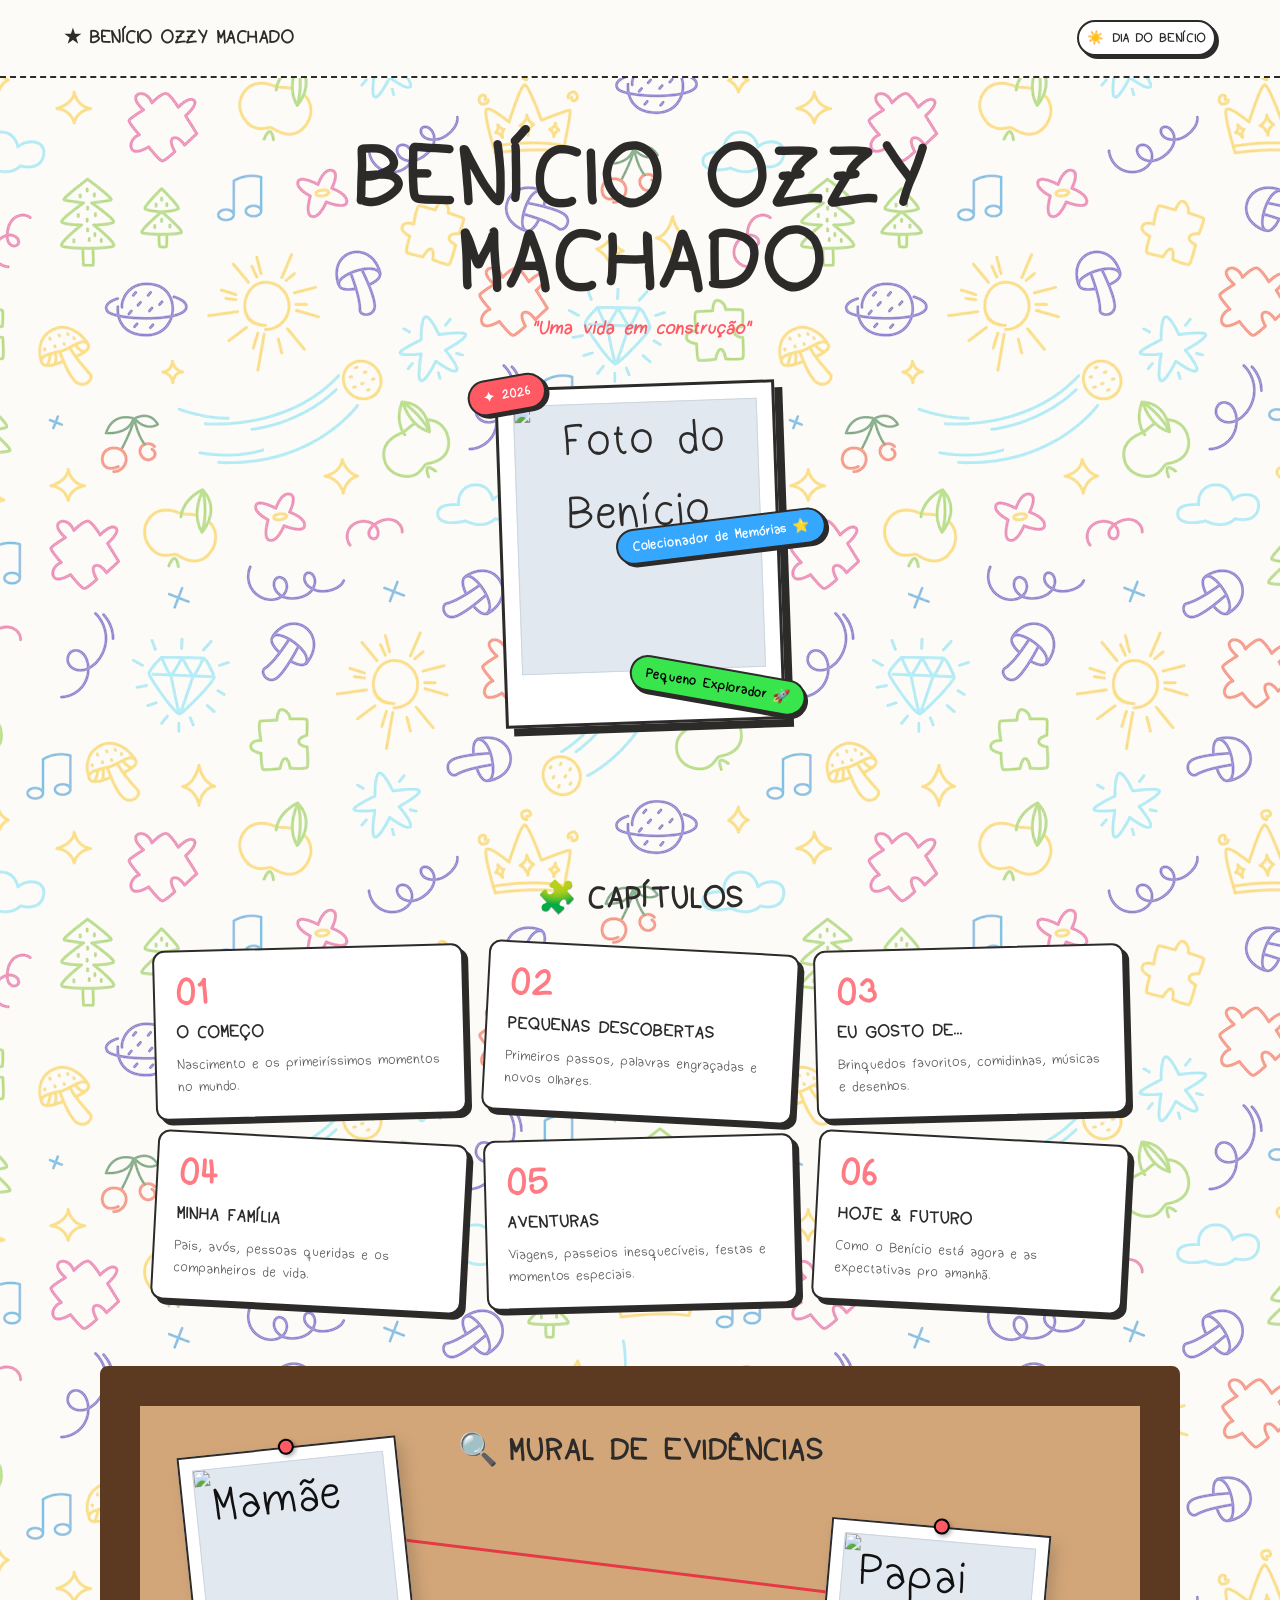
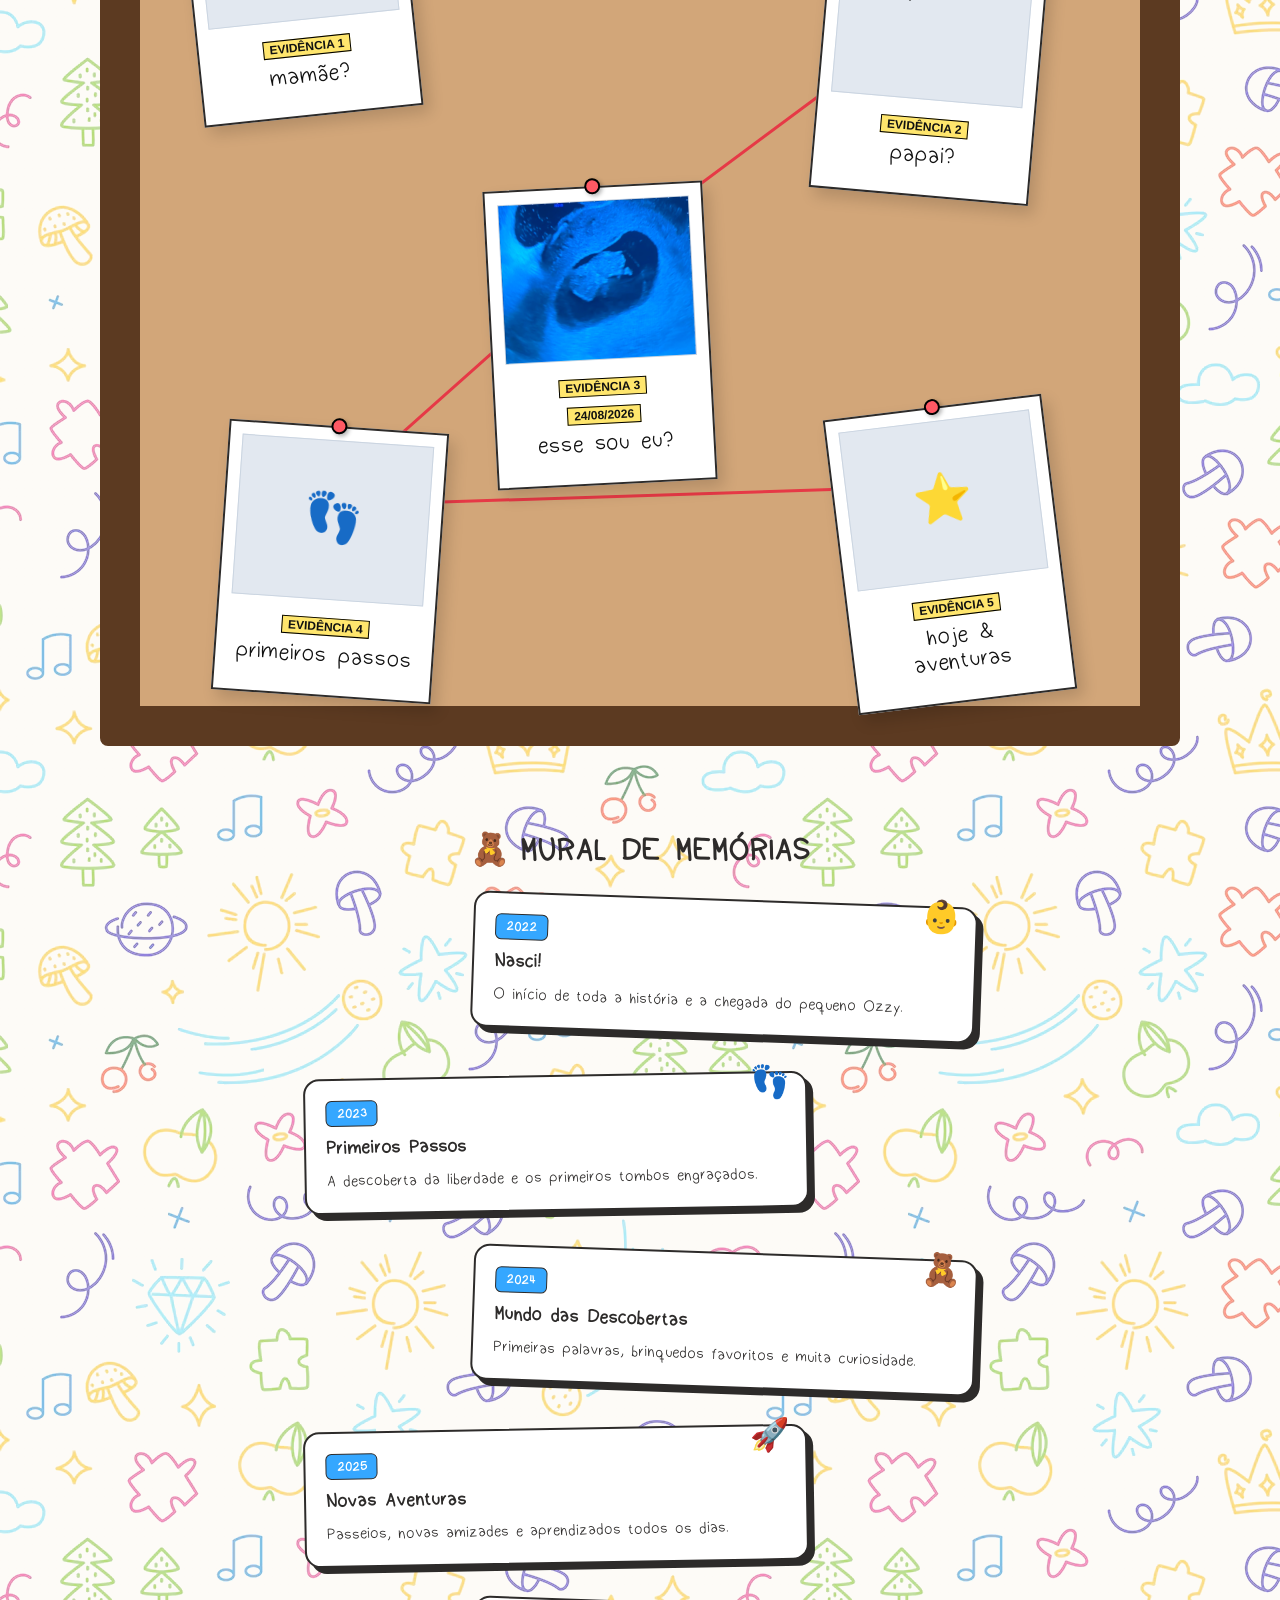
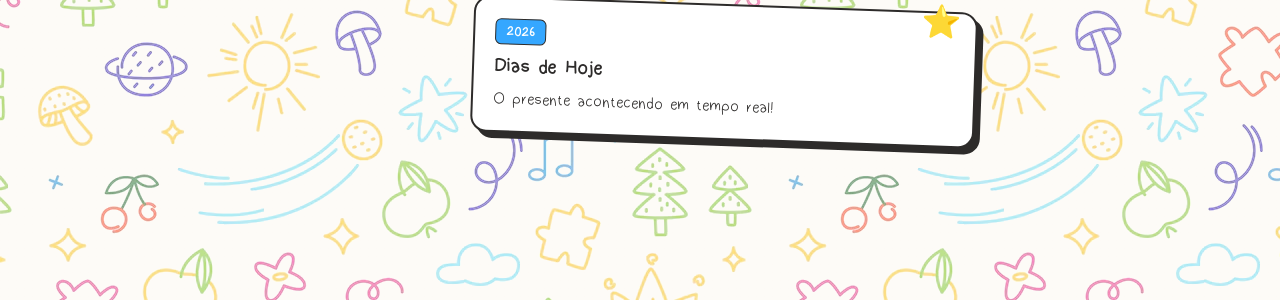
==== commit f446b7f0: "separar js e css do html" ====
--- a/index.html
+++ b/index.html
@@ -11,2996 +11,264 @@
     <link rel="preconnect" href="https://fonts.gstatic.com" crossorigin>
     <link href="https://fonts.googleapis.com/css2?family=Fuggles&display=swap" rel="stylesheet">
 
-    <style>
-        /* ============================================================
-           1. VARIÁVEIS
-        ============================================================ */
-
-        :root {
-            --bg-color: #FDFBF7;
-            --text-color: #2D2B2A;
-            --card-bg: #FFFFFF;
-
-            --primary: #FF5964;
-            --secondary: #35A7FF;
-
-            --accent-yellow: #FFE66D;
-            --accent-green: #38E54D;
-
-            --border-color: #2D2B2A;
-            --string-color: #E63946;
-
-            --shadow-color: rgba(45, 43, 42, 0.15);
-
-            --rotation-1: -2deg;
-            --rotation-2: 3deg;
-            --rotation-3: -1.5deg;
-
-            --bg-img:
-                linear-gradient(rgba(253, 251, 247, 0.5),
-                    rgba(253, 251, 247, 0.5)),
-                url('./day.png');
-        }
-
-
-        [data-theme="dark"] {
-
-            --bg-color: #111116;
-            --text-color: #F4F4F6;
-            --card-bg: #1A1A24;
-
-            --primary: #FF7582;
-            --secondary: #00E5FF;
-
-            --accent-yellow: #FFEA79;
-            --accent-green: #39FF14;
-
-            --border-color: #00E5FF;
-
-            --shadow-color:
-                rgba(0, 229, 255, 0.2);
-
-            --bg-img:
-                linear-gradient(rgba(17, 17, 22, 0.85),
-                    rgba(17, 17, 22, 0.85)),
-                url('./night.png');
-        }
-
-
-        /* ============================================================
-           2. RESET
-        ============================================================ */
-
-        * {
-            box-sizing: border-box;
-            margin: 0;
-            padding: 0;
-
-            transition:
-                background-color 0.4s ease,
-                background-image 0.4s ease,
-                color 0.3s ease,
-                border-color 0.3s ease;
-        }
-
-
-        @font-face {
-            font-family: 'DuduCalligraphy';
-
-            src:
-                url('./Dudu\ Calligraphy.ttf') format('truetype');
-
-            font-weight: normal;
-            font-style: normal;
-        }
-
-
-        body {
-
-            background-color: var(--bg-color);
-            background-image: var(--bg-img);
-
-            color: var(--text-color);
-
-            font-family:
-                'DuduCalligraphy',
-                sans-serif;
-
-            line-height: 1.5;
-
-            overflow-x: hidden;
-
-            padding-bottom: 80px;
-
-            background-size: 740px auto;
-        }
-
-
-        body.modal-open {
-            overflow: hidden;
-        }
-
-
-        /* ============================================================
-           3. HEADER
-        ============================================================ */
-
-        header {
-
-            display: flex;
-
-            justify-content: space-between;
-            align-items: center;
-
-            padding: 20px 5%;
-
-            position: sticky;
-            top: 0;
-
-            background-color: var(--bg-color);
-
-            z-index: 100;
-
-            border-bottom:
-                2px dashed var(--border-color);
-        }
-
-
-        .logo {
-
-            font-weight: 900;
-
-            font-size: 1.2rem;
-
-            letter-spacing: -0.5px;
-
-            text-transform: uppercase;
-        }
-
-
-        .theme-toggle-btn {
-
-            background: var(--card-bg);
-
-            border:
-                2px solid var(--border-color);
-
-            padding: 8px 16px;
-
-            border-radius: 30px;
-
-            cursor: pointer;
-
-            font-weight: 700;
-
-            color: var(--text-color);
-
-            box-shadow:
-                3px 3px 0px var(--border-color);
-
-            display: flex;
-
-            align-items: center;
-
-            gap: 8px;
-
-            font-family:
-                'DuduCalligraphy',
-                sans-serif;
-
-            text-transform: uppercase;
-        }
-
-
-        .theme-toggle-btn:active {
-
-            transform:
-                translate(2px, 2px);
-
-            box-shadow:
-                1px 1px 0px var(--border-color);
-        }
-
-
-        /* ============================================================
-           4. HERO
-        ============================================================ */
-
-        .hero {
-
-            position: relative;
-
-            padding:
-                60px 5% 40px;
-
-            max-width: 1100px;
-
-            margin: 0 auto;
-
-            text-align: center;
-        }
-
-
-        .hero-title {
-
-            font-size:
-                clamp(2.5rem, 8vw, 5.5rem);
-
-            font-weight: 900;
-
-            line-height: 0.95;
-
-            text-transform: uppercase;
-
-            margin-bottom: 10px;
-        }
-
-
-        .hero-subtitle {
-
-            font-size: 1.2rem;
-
-            font-style: italic;
-
-            color: var(--primary);
-
-            margin-bottom: 40px;
-
-            font-weight: 700;
-        }
-
-
-        .photo-frame-main {
-
-            position: relative;
-
-            width: 280px;
-            height: 340px;
-
-            background:
-                var(--card-bg);
-
-            border:
-                3px solid var(--border-color);
-
-            margin:
-                0 auto 50px;
-
-            padding:
-                15px 15px 50px 15px;
-
-            box-shadow:
-                8px 8px 0px var(--border-color);
-
-            transform:
-                rotate(var(--rotation-1));
-        }
-
-
-        .photo-placeholder {
-
-            width: 100%;
-            height: 100%;
-
-            background: #E2E8F0;
-
-            display: flex;
-
-            align-items: center;
-            justify-content: center;
-
-            font-size: 3rem;
-
-            border:
-                1px solid #CBD5E1;
-
-            object-fit: cover;
-        }
-
-
-        /* ============================================================
-           5. STICKERS
-        ============================================================ */
-
-        .sticker {
-
-            position: absolute;
-
-            background:
-                var(--accent-yellow);
-
-            color: #000;
-
-            padding:
-                6px 14px;
-
-            border-radius: 20px;
-
-            font-weight: 800;
-
-            font-size: 0.85rem;
-
-            border:
-                2px solid var(--border-color);
-
-            box-shadow:
-                3px 3px 0px var(--border-color);
-
-            white-space: nowrap;
-        }
-
-
-        .sticker-1 {
-
-            top: -15px;
-            left: -30px;
-
-            transform:
-                rotate(-8deg);
-
-            background:
-                var(--primary);
-
-            color: #fff;
-        }
-
-
-        .sticker-2 {
-
-            bottom: 15px;
-            right: -25px;
-
-            transform:
-                rotate(12deg);
-
-            background:
-                var(--accent-green);
-        }
-
-
-        .sticker-3 {
-
-            top: 40%;
-            right: -50px;
-
-            transform:
-                rotate(-5deg);
-
-            background:
-                var(--secondary);
-
-            color: #fff;
-        }
-
-
-        /* ============================================================
-           6. CAPÍTULOS
-        ============================================================ */
-
-        .chapters-section {
-
-            max-width: 1100px;
-
-            margin:
-                60px auto;
-
-            padding:
-                0 5%;
-        }
-
-
-        .section-title {
-
-            font-size: 2rem;
-
-            font-weight: 900;
-
-            text-transform: uppercase;
-
-            margin-bottom: 25px;
-
-            display: flex;
-
-            align-items: center;
-
-            gap: 10px;
-        }
-
-
-        .chapters-grid {
-
-            display: grid;
-
-            grid-template-columns:
-                repeat(auto-fit,
-                    minmax(240px, 1fr));
-
-            gap: 20px;
-        }
-
-
-        .chapter-card {
-
-            background:
-                var(--card-bg);
-
-            border:
-                2px solid var(--border-color);
-
-            padding: 20px;
-
-            border-radius: 12px;
-
-            box-shadow:
-                5px 5px 0px var(--border-color);
-
-            position: relative;
-        }
-
-
-        .chapter-card:nth-child(even) {
-
-            transform:
-                rotate(var(--rotation-2));
-        }
-
-
-        .chapter-card:nth-child(odd) {
-
-            transform:
-                rotate(var(--rotation-3));
-        }
-
-
-        .chapter-number {
-
-            font-size: 2.5rem;
-
-            font-weight: 900;
-
-            line-height: 1;
-
-            color:
-                var(--primary);
-
-            opacity: 0.8;
-        }
-
-
-        .chapter-card h3 {
-
-            font-size: 1.1rem;
-
-            margin:
-                8px 0;
-
-            text-transform:
-                uppercase;
-        }
-
-
-        .chapter-card p {
-
-            font-size: 0.9rem;
-
-            opacity: 0.8;
-        }
-
-
-        /* ============================================================
-           7. MURAL DE EVIDÊNCIAS
-        ============================================================ */
-
-        .board-section {
-
-            max-width: 1080px;
-
-            min-height: 980px;
-
-            margin: auto;
-
-            border:
-                40px solid #5c3a21;
-
-            border-radius: 8px;
-        }
-
-
-        .detective-board {
-
-            position: relative;
-
-            max-width: 1000px;
-
-            min-height: 900px;
-
-            padding: 20px;
-
-            background-color:
-                #d2a679;
-        }
-
-
-        .connections-svg {
-
-            position: absolute;
-
-            top: 0;
-            left: 0;
-
-            width: 100%;
-            height: 100%;
-
-            pointer-events: none;
-
-            z-index: 1;
-        }
-
-
-        .connections-svg line {
-
-            stroke:
-                var(--string-color);
-
-            stroke-width: 3;
-        }
-
-
-        /* ============================================================
-           8. POLAROIDS
-        ============================================================ */
-
-        .polaroid-node {
-
-            position: absolute;
-
-            width: 220px;
-
-            background: #FFFFFF;
-
-            color: #111;
-
-            border:
-                2px solid var(--border-color);
-
-            padding:
-                12px 12px 25px;
-
-            box-shadow:
-                6px 8px 15px rgba(0, 0, 0, 0.15);
-
-            z-index: 2;
-        }
-
-
-        .polaroid-node:hover {
-
-            z-index: 10;
-        }
-
-
-        .pin {
-
-            position: absolute;
-
-            top: -10px;
-            left: 50%;
-
-            transform:
-                translateX(-50%);
-
-            width: 16px;
-            height: 16px;
-
-            background:
-                var(--primary);
-
-            border-radius: 50%;
-
-            border:
-                2px solid #000;
-
-            box-shadow:
-                2px 2px 4px rgba(0, 0, 0, 0.3);
-
-            z-index: 3;
-        }
-
-
-        .polaroid-photo {
-
-            width: 100%;
-            height: 160px;
-
-            object-fit: cover;
-            object-position: top;
-
-
-            background:
-                #E2E8F0;
-
-            border:
-                1px solid #CBD5E1;
-
-            display: flex;
-
-            align-items: center;
-            justify-content: center;
-
-            font-size: 3rem;
-
-            margin-bottom: 12px;
-
-            cursor: pointer;
-
-            transition:
-                transform 0.25s ease,
-                filter 0.25s ease;
-        }
-
-
-        .polaroid-photo:hover {
-
-            transform:
-                scale(1.03);
-
-            filter:
-                brightness(1.08);
-        }
-
-
-        .polaroid-caption {
-
-            text-align: center;
-
-            font-size: 1.5rem;
-
-            line-height: 1;
-        }
-
-
-        .polaroid-date {
-
-            font-family: sans-serif;
-
-            font-size: 0.75rem;
-
-            font-weight: 800;
-
-            background:
-                var(--accent-yellow);
-
-            padding:
-                2px 6px;
-
-            display:
-                inline-block;
-
-            margin-bottom: 4px;
-
-            border:
-                1px solid #000;
-        }
-
-
-        /* Botão que abre o álbum */
-
-        .album-button {
-
-            border: none;
-
-            background: transparent;
-
-            color: #111;
-
-            font-family:
-                'DuduCalligraphy',
-                sans-serif;
-
-            font-size: 1.5rem;
-
-            cursor: pointer;
-
-            padding: 2px 8px;
-
-            border-radius: 8px;
-
-            transition:
-                background-color 0.2s ease,
-                transform 0.2s ease;
-        }
-
-
-        .album-button:hover {
-
-            background:
-                var(--accent-yellow);
-
-            transform:
-                rotate(-2deg) scale(1.05);
-        }
-
-
-        /* ============================================================
-           9. POSIÇÕES DO MURAL
-        ============================================================ */
-
-        #node-nascimento {
-
-            top: 40px;
-            left: 5%;
-
-            transform:
-                rotate(-6deg);
-        }
-
-
-        #node-primeiro-sorriso {
-
-            top: 120px;
-            right: 10%;
-
-            transform:
-                rotate(5deg);
-        }
-
-
-        #node-descoberta {
-
-            top: 380px;
-            left: 35%;
-
-            transform:
-                rotate(-3deg);
-        }
-
-
-        #node-primeiros-passos {
-
-            top: 620px;
-            left: 8%;
-
-            transform:
-                rotate(4deg);
-        }
-
-
-        #node-hoje {
-
-            top: 600px;
-            right: 8%;
-
-            transform:
-                rotate(-7deg);
-        }
-
-
-        /* ============================================================
-           10. TIMELINE
-        ============================================================ */
-
-        .timeline-section {
-
-            max-width: 800px;
-
-            margin:
-                80px auto;
-
-            padding:
-                0 5%;
-
-            position: relative;
-        }
-
-
-        .timeline-node {
-
-            display: flex;
-
-            margin-bottom: 40px;
-
-            align-items: center;
-
-            position: relative;
-        }
-
-
-        .timeline-node:nth-child(odd) {
-
-            justify-content:
-                flex-start;
-        }
-
-
-        .timeline-node:nth-child(even) {
-
-            justify-content:
-                flex-end;
-        }
-
-
-        .timeline-card {
-
-            width: 75%;
-
-            background:
-                var(--card-bg);
-
-            border:
-                2px solid var(--border-color);
-
-            padding: 20px;
-
-            border-radius: 16px;
-
-            box-shadow:
-                6px 6px 0px var(--border-color);
-
-            position: relative;
-        }
-
-
-        .timeline-node:nth-child(odd) .timeline-card {
-
-            transform:
-                rotate(-1deg);
-        }
-
-
-        .timeline-node:nth-child(even) .timeline-card {
-
-            transform:
-                rotate(2deg);
-        }
-
-
-        .timeline-year {
-
-            display:
-                inline-block;
-
-            background:
-                var(--secondary);
-
-            color: #fff;
-
-            padding:
-                2px 10px;
-
-            border-radius: 6px;
-
-            font-weight: 800;
-
-            font-size: 0.85rem;
-
-            margin-bottom: 8px;
-
-            border:
-                1px solid var(--border-color);
-        }
-
-
-        .timeline-card h4 {
-
-            font-size: 1.2rem;
-
-            margin-bottom: 5px;
-        }
-
-
-        .timeline-icon {
-
-            font-size: 2rem;
-
-            position: absolute;
-
-            top: -15px;
-            right: 15px;
-        }
-
-
-        /* ============================================================
-           11. JANELA DO ÁLBUM
-        ============================================================ */
-
-        .album-modal {
-
-            position: fixed;
-
-            inset: 0;
-
-            background:
-                rgba(0, 0, 0, 0.78);
-
-            z-index: 1000;
-
-            display: none;
-
-            overflow-y: auto;
-
-            padding:
-                40px 20px;
-        }
-
-
-        .album-modal.active {
-
-            display: block;
-        }
-
-
-        .album-container {
-
-            width:
-                min(1100px, 100%);
-
-            margin:
-                0 auto;
-
-            background:
-                var(--bg-color);
-
-            border:
-                4px solid var(--border-color);
-
-            box-shadow:
-                12px 12px 0 rgba(0, 0, 0, 0.4);
-
-            padding:
-                30px;
-
-            position: relative;
-        }
-
-
-        .album-header {
-
-            display: flex;
-
-            justify-content:
-                space-between;
-
-            align-items: center;
-
-            gap: 20px;
-
-            margin-bottom: 30px;
-        }
-
-
-        .album-title {
-
-            font-size:
-                clamp(2rem, 5vw, 4rem);
-
-            line-height: 1;
-
-            text-transform:
-                uppercase;
-        }
-
-
-        .album-subtitle {
-
-            opacity: 0.7;
-
-            margin-top: 8px;
-
-            font-size: 1rem;
-        }
-
-
-        .close-album-btn {
-
-            flex-shrink: 0;
-
-            width: 48px;
-            height: 48px;
-
-            border:
-                2px solid var(--border-color);
-
-            background:
-                var(--card-bg);
-
-            color:
-                var(--text-color);
-
-            border-radius: 50%;
-
-            font-size: 1.5rem;
-
-            cursor: pointer;
-
-            box-shadow:
-                3px 3px 0 var(--border-color);
-        }
-
-
-        .close-album-btn:active {
-
-            transform:
-                translate(2px, 2px);
-
-            box-shadow:
-                1px 1px 0 var(--border-color);
-        }
-
-
-        .album-back-btn {
-
-            display: inline-flex;
-
-            align-items: center;
-
-            gap: 8px;
-
-            margin-bottom: 25px;
-
-            border:
-                2px solid var(--border-color);
-
-            background:
-                var(--card-bg);
-
-            color:
-                var(--text-color);
-
-            padding:
-                8px 15px;
-
-            border-radius: 20px;
-
-            font-family:
-                'DuduCalligraphy',
-                sans-serif;
-
-            font-size: 1rem;
-
-            font-weight: bold;
-
-            cursor: pointer;
-
-            box-shadow:
-                3px 3px 0 var(--border-color);
-        }
-
-
-        /* ============================================================
-           12. GRADE DO ÁLBUM
-        ============================================================ */
-
-        .album-grid {
-
-            display: grid;
-
-            grid-template-columns:
-                repeat(auto-fill,
-                    minmax(190px, 1fr));
-
-            gap: 25px;
-        }
-
-
-        .album-photo-card {
-
-            background:
-                #fff;
-
-            padding:
-                10px 10px 18px;
-
-            border:
-                2px solid #222;
-
-            box-shadow:
-                5px 5px 0 rgba(0, 0, 0, 0.25);
-
-            cursor: pointer;
-
-            transform:
-                rotate(var(--album-rotation));
-
-            transition:
-                transform 0.25s ease,
-                box-shadow 0.25s ease;
-
-        }
-
-
-        .album-photo-card:hover {
-
-            transform:
-                rotate(0deg) scale(1.04);
-
-            box-shadow:
-                8px 8px 0 rgba(0, 0, 0, 0.3);
-        }
-
-
-        .album-photo-card img {
-
-            width: 100%;
-
-            height: 210px;
-
-            object-fit: cover;
-
-            object-position: top;
-
-            display: block;
-
-            background:
-                #E2E8F0;
-        }
-
-
-        .album-photo-caption {
-
-            color: #111;
-
-            text-align: center;
-
-            margin-top: 10px;
-
-            font-size: 1.1rem;
-
-            line-height: 1.1;
-        }
-
-
-        /* ============================================================
-           13. VISUALIZAÇÃO DA FOTO GRANDE
-        ============================================================ */
-
-        .lightbox {
-
-            position: fixed;
-
-            inset: 0;
-
-            background:
-                rgba(0, 0, 0, 0.94);
-
-            z-index: 2000;
-
-            display: none;
-
-            align-items: center;
-
-            justify-content: center;
-
-            padding: 70px 80px;
-        }
-
-
-        .lightbox.active {
-
-            display: flex;
-        }
-
-
-        .lightbox-image {
-
-            max-width: 90vw;
-
-            max-height: 85vh;
-
-            object-fit: contain;
-
-            border:
-                4px solid white;
-
-            box-shadow:
-                0 15px 50px rgba(0, 0, 0, 0.7);
-        }
-
-
-        .lightbox-close {
-
-            position: absolute;
-
-            top: 20px;
-            right: 25px;
-
-            width: 48px;
-            height: 48px;
-
-            border:
-                2px solid white;
-
-            background:
-                rgba(0, 0, 0, 0.5);
-
-            color: white;
-
-            border-radius: 50%;
-
-            font-size: 1.5rem;
-
-            cursor: pointer;
-        }
-
-
-        .lightbox-prev,
-        .lightbox-next {
-
-            position: absolute;
-
-            top: 50%;
-
-            transform:
-                translateY(-50%);
-
-            width: 55px;
-            height: 55px;
-
-            border:
-                2px solid white;
-
-            background:
-                rgba(0, 0, 0, 0.5);
-
-            color: white;
-
-            border-radius: 50%;
-
-            font-size: 1.8rem;
-
-            cursor: pointer;
-
-            display: flex;
-
-            align-items: center;
-
-            justify-content: center;
-        }
-
-
-        .lightbox-prev {
-
-            left: 20px;
-        }
-
-
-        .lightbox-next {
-
-            right: 20px;
-        }
-
-
-        .lightbox-caption {
-
-            position: absolute;
-
-            bottom: 20px;
-
-            left: 50%;
-
-            transform:
-                translateX(-50%);
-
-            color: white;
-
-            background:
-                rgba(0, 0, 0, 0.65);
-
-            padding:
-                8px 18px;
-
-            border-radius: 20px;
-
-            font-size: 1rem;
-
-            text-align: center;
-        }
-
-
-        /* ============================================================
-           14. MOBILE
-        ============================================================ */
-
-        @media (max-width: 768px) {
-
-            .board-section {
-
-                width:
-                    calc(100% - 20px);
-
-                min-height: auto;
-
-                margin:
-                    40px auto;
-
-                border:
-                    14px solid #5c3a21;
-            }
-
-
-            .detective-board {
-
-                width: 100%;
-
-                min-height: auto;
-
-                padding:
-                    70px 20px 60px;
-
-                display: flex;
-
-                flex-direction: column;
-
-                align-items: center;
-
-                gap: 55px;
-
-                background-color:
-                    #d2a679;
-            }
-
-
-            .detective-board .section-title {
-
-                position: relative;
-
-                z-index: 3;
-
-                width: 100%;
-
-                margin-top:
-                    -45px !important;
-
-                margin-bottom:
-                    10px;
-
-                font-size:
-                    1.7rem;
-            }
-
-
-            .detective-board::before {
-
-                content: "";
-
-                position: absolute;
-
-                top: 90px;
-                bottom: 70px;
-
-                left: 50%;
-
-                width: 3px;
-
-                background:
-                    var(--string-color);
-
-                transform:
-                    translateX(-50%);
-
-                z-index: 0;
-            }
-
-
-            .connections-svg {
-
-                display: none;
-            }
-
-
-            .polaroid-node {
-
-                position: relative !important;
-
-                top: auto !important;
-                left: auto !important;
-                right: auto !important;
-                bottom: auto !important;
-
-                width:
-                    min(280px, 90%);
-
-                z-index: 2;
-            }
-
-
-            #node-nascimento {
-
-                transform:
-                    rotate(-4deg);
-            }
-
-
-            #node-primeiro-sorriso {
-
-                transform:
-                    rotate(3deg);
-            }
-
-
-            #node-descoberta {
-
-                transform:
-                    rotate(-2deg);
-            }
-
-
-            #node-primeiros-passos {
-
-                transform:
-                    rotate(4deg);
-            }
-
-
-            #node-hoje {
-
-                transform:
-                    rotate(-3deg);
-            }
-
-
-            .polaroid-photo {
-                object-position: top;
-                height: 180px;
-            }
-
-
-            .pin {
-
-                width: 18px;
-                height: 18px;
-            }
-
-
-            .album-modal {
-
-                padding:
-                    15px;
-            }
-
-
-            .album-container {
-
-                padding:
-                    20px 15px;
-            }
-
-
-            .album-header {
-
-                align-items:
-                    flex-start;
-            }
-
-
-            .album-grid {
-
-                grid-template-columns:
-                    repeat(2, 1fr);
-
-                gap: 15px;
-            }
-
-
-            .album-photo-card img {
-
-                height: 150px;
-            }
-
-
-            .lightbox {
-
-                padding:
-                    60px 15px;
-            }
-
-
-            .lightbox-image {
-
-                max-width:
-                    95vw;
-
-                max-height:
-                    80vh;
-            }
-
-
-            .lightbox-prev,
-            .lightbox-next {
-
-                width: 42px;
-                height: 42px;
-
-                font-size: 1.3rem;
-            }
-
-
-            .lightbox-prev {
-
-                left: 8px;
-            }
-
-
-            .lightbox-next {
-
-                right: 8px;
-            }
-        }
-
-
-        @media (max-width: 600px) {
-
-            .hero-title {
-
-                font-size:
-                    2.8rem;
-            }
-
-
-            .photo-frame-main {
-
-                width: 220px;
-                height: 280px;
-            }
-
-
-            .sticker-3 {
-
-                right: -10px;
-            }
-
-
-            .timeline-card {
-
-                width: 100%;
-            }
-
-
-            .timeline-node {
-
-                justify-content:
-                    center !important;
-            }
-        }
-
-
-        @media (max-width: 420px) {
-
-            .album-grid {
-
-                grid-template-columns:
-                    1fr;
-            }
-
-
-            .album-photo-card img {
-
-                height: 240px;
-            }
-        }
-    </style>
+    <link rel="stylesheet" href="style.css">
 </head>
 
-
 <body>
-
-
-    <!-- ============================================================
-         HEADER
-    ============================================================ -->
-
+<!-- ============================================================
+    HEADER
+============================================================ -->
     <header>
-
-        <div class="logo">
-            ★ BENÍCIO OZZY MACHADO
-        </div>
-
+        <div class="logo">★ BENÍCIO OZZY MACHADO</div>
         <button class="theme-toggle-btn" id="themeToggle">
-
-            <span id="themeIcon">
-                ☀️
-            </span>
-
-            <span id="themeText">
-                Dia do Benício
-            </span>
-
+            <span id="themeIcon">☀️</span>
+            <span id="themeText">Dia do Benício</span>
         </button>
-
     </header>
 
-
-    <!-- ============================================================
-         HERO
-    ============================================================ -->
-
+<!-- ============================================================
+    HERO
+============================================================ -->
     <section class="hero">
-
-        <h1 class="hero-title">
-            Benício Ozzy Machado
-        </h1>
-
-        <p class="hero-subtitle">
-            "Uma vida em construção"
-        </p>
-
+        <h1 class="hero-title">Benício Ozzy Machado</h1>
+        <p class="hero-subtitle">"Uma vida em construção"</p>
 
         <div class="photo-frame-main">
-
             <img class="photo-placeholder" src="https://drive.google.com/thumbnail?id=1QuIP7zWE3mBZ3TdYDJl45bnysC-lxaTk"
                 alt="Foto do Benício">
-
-
-            <div class="sticker sticker-1">
-                ✦ 2026
-            </div>
-
-            <div class="sticker sticker-2">
-                Pequeno Explorador 🚀
-            </div>
-
-            <div class="sticker sticker-3">
-                Colecionador de Memórias ⭐
-            </div>
-
-        </div>
-
-    </section>
-
-
-    <!-- ============================================================
-         CAPÍTULOS
-    ============================================================ -->
-
+            <div class="sticker sticker-1">✦ 2026</div>
+            <div class="sticker sticker-2">Pequeno Explorador 🚀</div>
+            <div class="sticker sticker-3">Colecionador de Memórias ⭐</div>
+        </div>
+    </section>
+
+<!-- ============================================================
+    CAPÍTULOS
+============================================================ -->
     <section class="chapters-section">
-
         <h2 class="section-title">
             <span>🧩</span>
             Capítulos
         </h2>
 
-
         <div class="chapters-grid">
-
-
-            <div class="chapter-card">
-
-                <div class="chapter-number">
-                    01
-                </div>
-
-                <h3>
-                    O Começo
-                </h3>
-
-                <p>
-                    Nascimento e os primeiríssimos momentos no mundo.
-                </p>
-
-            </div>
-
-
-            <div class="chapter-card">
-
-                <div class="chapter-number">
-                    02
-                </div>
-
-                <h3>
-                    Pequenas Descobertas
-                </h3>
-
-                <p>
-                    Primeiros passos, palavras engraçadas e novos olhares.
-                </p>
-
-            </div>
-
-
-            <div class="chapter-card">
-
-                <div class="chapter-number">
-                    03
-                </div>
-
-                <h3>
-                    Eu Gosto De...
-                </h3>
-
-                <p>
-                    Brinquedos favoritos, comidinhas, músicas e desenhos.
-                </p>
-
-            </div>
-
-
-            <div class="chapter-card">
-
-                <div class="chapter-number">
-                    04
-                </div>
-
-                <h3>
-                    Minha Família
-                </h3>
-
-                <p>
-                    Pais, avós, pessoas queridas e os companheiros de vida.
-                </p>
-
-            </div>
-
-
-            <div class="chapter-card">
-
-                <div class="chapter-number">
-                    05
-                </div>
-
-                <h3>
-                    Aventuras
-                </h3>
-
-                <p>
-                    Viagens, passeios inesquecíveis, festas e momentos especiais.
-                </p>
-
-            </div>
-
-
-            <div class="chapter-card">
-
-                <div class="chapter-number">
-                    06
-                </div>
-
-                <h3>
-                    Hoje & Futuro
-                </h3>
-
-                <p>
-                    Como o Benício está agora e as expectativas pro amanhã.
-                </p>
-
-            </div>
-
-        </div>
-
-    </section>
-
-
-    <!-- ============================================================
-         MURAL DE EVIDÊNCIAS
-    ============================================================ -->
-
+            <div class="chapter-card">
+                <div class="chapter-number">01</div>
+                <h3>O Começo</h3>
+                <p>Nascimento e os primeiríssimos momentos no mundo.</p>
+            </div>
+
+            <div class="chapter-card">
+                <div class="chapter-number">02</div>
+                <h3>Pequenas Descobertas</h3>
+                <p>Primeiros passos, palavras engraçadas e novos olhares.</p>
+            </div>
+
+            <div class="chapter-card">
+                <div class="chapter-number">03</div>
+                <h3>Eu Gosto De...</h3>
+                <p>Brinquedos favoritos, comidinhas, músicas e desenhos.</p>
+            </div>
+
+            <div class="chapter-card">
+                <div class="chapter-number">04</div>
+                <h3>Minha Família</h3>
+                <p>Pais, avós, pessoas queridas e os companheiros de vida.</p>
+            </div>
+
+            <div class="chapter-card">
+                <div class="chapter-number">05</div>
+                <h3>Aventuras</h3>
+                <p>Viagens, passeios inesquecíveis, festas e momentos especiais.</p>
+            </div>
+
+            <div class="chapter-card">
+                <div class="chapter-number">06</div>
+                <h3>Hoje & Futuro</h3>
+                <p>Como o Benício está agora e as expectativas pro amanhã.</p>
+            </div>
+        </div>
+    </section>
+
+<!-- ============================================================
+    MURAL DE EVIDÊNCIAS
+============================================================ -->
     <section class="board-section">
-
-
         <div class="detective-board">
-
-
             <h2 class="section-title">
-
-                <span>
-                    🔍
-                </span>
-
+                <span>🔍</span>
                 Mural de evidências
-
             </h2>
 
-
             <!-- FIOS -->
-
             <svg class="connections-svg">
-
                 <line x1="15%" y1="120" x2="80%" y2="200" />
-
                 <line x1="80%" y1="200" x2="45%" y2="460" />
-
                 <line x1="45%" y1="460" x2="18%" y2="700" />
-
                 <line x1="18%" y1="700" x2="80%" y2="680" />
-
             </svg>
 
-
             <!-- ======================================================
                  MAMÃE
             ======================================================= -->
-
             <div class="polaroid-node" id="node-nascimento">
-
-                <div class="pin"></div>
-
-
+                <div class="pin"></div>
                 <img class="polaroid-photo album-trigger"
                     src="https://drive.google.com/thumbnail?id=1Rbom07We5S9G7jM9q4I5Dm3NNA5IO9Hd" data-album="mamae"
                     alt="Mamãe">
-
-
-                <div class="polaroid-caption">
-
-                    <span class="polaroid-date">
-                        EVIDÊNCIA 1
-                    </span>
-
-                    <br>
-
-
-                    <button class="album-button" data-album="mamae">
-
-                        mamãe?
-
-                    </button>
-
-                </div>
-
-            </div>
-
+                <div class="polaroid-caption">
+                    <span class="polaroid-date">EVIDÊNCIA 1</span>
+                    <br>
+                    <button class="album-button" data-album="mamae">mamãe?</button>
+                </div>
+            </div>
 
             <!-- ======================================================
                  PAPAI
             ======================================================= -->
-
             <div class="polaroid-node" id="node-primeiro-sorriso">
-
-                <div class="pin"></div>
-
-
+                <div class="pin"></div>
                 <img class="polaroid-photo album-trigger"
                     src="https://drive.google.com/thumbnail?id=1wyXCr6Wt8R7oOoDkZagofWqRFHe215xa" data-album="papai"
                     alt="Papai">
-
-
-                <div class="polaroid-caption">
-
-                    <span class="polaroid-date">
-                        EVIDÊNCIA 2
-                    </span>
-
-                    <br>
-
-
-                    <button class="album-button" data-album="papai">
-
-                        papai?
-
-                    </button>
-
-                </div>
-
-            </div>
-
+                <div class="polaroid-caption">
+                    <span class="polaroid-date">EVIDÊNCIA 2</span>
+                    <br>
+                    <button class="album-button" data-album="papai">papai?</button>
+                </div>
+            </div>
 
             <!-- ======================================================
                  BENÍCIO
             ======================================================= -->
-
             <div class="polaroid-node" id="node-descoberta">
-
-                <div class="pin"></div>
-
-
+                <div class="pin"></div>
                 <img class="polaroid-photo album-trigger" src="./b.o.m.png" data-album="benicio" alt="Benício">
-
-
-                <div class="polaroid-caption">
-
-                    <span class="polaroid-date">
-                        EVIDÊNCIA 3
-                    </span>
-
-                    <br>
-
-                    <span class="polaroid-date">
-                        24/08/2026
-                    </span>
-
-                    <br>
-
-
-                    <button class="album-button" data-album="benicio">
-
-                        esse sou eu?
-
-                    </button>
-
-                </div>
-
-            </div>
-
+                <div class="polaroid-caption">
+                    <span class="polaroid-date">EVIDÊNCIA 3</span>
+                    <br>
+                    <span class="polaroid-date">24/08/2026</span>
+                    <br>
+                    <button class="album-button" data-album="benicio">esse sou eu?</button>
+                </div>
+            </div>
 
             <!-- ======================================================
                  PRIMEIROS PASSOS
             ======================================================= -->
-
             <div class="polaroid-node" id="node-primeiros-passos">
-
-                <div class="pin"></div>
-
-
-                <div class="polaroid-photo album-trigger" data-album="passos">
-
-                    👣
-
-                </div>
-
-
-                <div class="polaroid-caption">
-
-                    <span class="polaroid-date">
-                        EVIDÊNCIA 4
-                    </span>
-
-                    <br>
-
-
-                    <button class="album-button" data-album="passos">
-
-                        primeiros passos
-
-                    </button>
-
-                </div>
-
-            </div>
-
+                <div class="pin"></div>
+                <div class="polaroid-photo album-trigger" data-album="passos">👣</div>
+                <div class="polaroid-caption">
+                    <span class="polaroid-date">EVIDÊNCIA 4</span>
+                    <br>
+                    <button class="album-button" data-album="passos">primeiros passos</button>
+                </div>
+            </div>
 
             <!-- ======================================================
                  AVENTURAS
             ======================================================= -->
-
             <div class="polaroid-node" id="node-hoje">
-
-                <div class="pin"></div>
-
-
-                <div class="polaroid-photo album-trigger" data-album="aventuras">
-
-                    ⭐
-
-                </div>
-
-
-                <div class="polaroid-caption">
-
-                    <span class="polaroid-date">
-                        EVIDÊNCIA 5
-                    </span>
-
-                    <br>
-
-
-                    <button class="album-button" data-album="aventuras">
-
-                        hoje & aventuras
-
-                    </button>
-
-                </div>
-
-            </div>
-
-
-        </div>
-
-    </section>
-
-
-    <!-- ============================================================
-         TIMELINE
-    ============================================================ -->
-
+                <div class="pin"></div>
+                <div class="polaroid-photo album-trigger" data-album="aventuras">⭐</div>
+                <div class="polaroid-caption">
+                    <span class="polaroid-date">EVIDÊNCIA 5</span>
+                    <br>
+                    <button class="album-button" data-album="aventuras">hoje & aventuras</button>
+                </div>
+            </div>
+        </div>
+    </section>
+
+<!-- ============================================================
+    TIMELINE
+============================================================ -->
     <section class="timeline-section">
-
         <h2 class="section-title">
-
-            <span>
-                🧸
-            </span>
-
+            <span>🧸</span>
             Mural de Memórias
-
         </h2>
 
-
-        <div class="timeline-node">
-
-            <div class="timeline-card">
-
-                <span class="timeline-icon">
-                    👶
-                </span>
-
-                <span class="timeline-year">
-                    2022
-                </span>
-
-                <h4>
-                    Nasci!
-                </h4>
-
-                <p>
-                    O início de toda a história e a chegada do pequeno Ozzy.
-                </p>
-
-            </div>
-
-        </div>
-
-
-        <div class="timeline-node">
-
-            <div class="timeline-card">
-
-                <span class="timeline-icon">
-                    👣
-                </span>
-
-                <span class="timeline-year">
-                    2023
-                </span>
-
-                <h4>
-                    Primeiros Passos
-                </h4>
-
-                <p>
-                    A descoberta da liberdade e os primeiros tombos engraçados.
-                </p>
-
-            </div>
-
-        </div>
-
-
-        <div class="timeline-node">
-
-            <div class="timeline-card">
-
-                <span class="timeline-icon">
-                    🧸
-                </span>
-
-                <span class="timeline-year">
-                    2024
-                </span>
-
-                <h4>
-                    Mundo das Descobertas
-                </h4>
-
-                <p>
-                    Primeiras palavras, brinquedos favoritos e muita curiosidade.
-                </p>
-
-            </div>
-
-        </div>
-
-
-        <div class="timeline-node">
-
-            <div class="timeline-card">
-
-                <span class="timeline-icon">
-                    🚀
-                </span>
-
-                <span class="timeline-year">
-                    2025
-                </span>
-
-                <h4>
-                    Novas Aventuras
-                </h4>
-
-                <p>
-                    Passeios, novas amizades e aprendizados todos os dias.
-                </p>
-
-            </div>
-
-        </div>
-
-
-        <div class="timeline-node">
-
-            <div class="timeline-card">
-
-                <span class="timeline-icon">
-                    ⭐
-                </span>
-
-                <span class="timeline-year">
-                    2026
-                </span>
-
-                <h4>
-                    Dias de Hoje
-                </h4>
-
-                <p>
-                    O presente acontecendo em tempo real!
-                </p>
-
-            </div>
-
-        </div>
-
-    </section>
-
-
-    <!-- ============================================================
-         MODAL DO ÁLBUM
-    ============================================================ -->
-
+        <div class="timeline-node">
+            <div class="timeline-card">
+                <span class="timeline-icon">👶</span>
+                <span class="timeline-year">2022</span>
+                <h4>Nasci!</h4>
+                <p>O início de toda a história e a chegada do pequeno Ozzy.</p>
+            </div>
+        </div>
+
+        <div class="timeline-node">
+            <div class="timeline-card">
+                <span class="timeline-icon">👣</span>
+                <span class="timeline-year">2023</span>
+                <h4>Primeiros Passos</h4>
+                <p>A descoberta da liberdade e os primeiros tombos engraçados.</p>
+            </div>
+        </div>
+
+        <div class="timeline-node">
+            <div class="timeline-card">
+                <span class="timeline-icon">🧸</span>
+                <span class="timeline-year">2024</span>
+                <h4>Mundo das Descobertas</h4>
+                <p>Primeiras palavras, brinquedos favoritos e muita curiosidade.</p>
+            </div>
+        </div>
+
+
+        <div class="timeline-node">
+            <div class="timeline-card">
+                <span class="timeline-icon">🚀</span>
+                <span class="timeline-year">2025</span>
+                <h4>Novas Aventuras</h4>
+                <p>Passeios, novas amizades e aprendizados todos os dias.</p>
+            </div>
+        </div>
+
+        <div class="timeline-node">
+            <div class="timeline-card">
+                <span class="timeline-icon">⭐</span>
+                <span class="timeline-year">2026</span>
+                <h4>Dias de Hoje</h4>
+                <p>O presente acontecendo em tempo real!</p>
+            </div>
+        </div>
+    </section>
+
+<!-- ============================================================
+    MODAL DO ÁLBUM
+============================================================ -->
     <div class="album-modal" id="albumModal">
-
-
         <div class="album-container">
-
-
             <div class="album-header">
-
                 <div>
-
-                    <h2 class="album-title" id="albumTitle">
-
-                        Álbum
-
-                    </h2>
-
-                    <p class="album-subtitle" id="albumSubtitle">
-
-                        Memórias especiais
-
-                    </p>
-
-                </div>
-
-
-                <button class="close-album-btn" id="closeAlbum">
-
-                    ×
-
-                </button>
-
-            </div>
-
-
-            <button class="album-back-btn" id="albumBack">
-
-                ← Voltar ao mural
-
-            </button>
-
-
-            <div class="album-grid" id="albumGrid">
-
-            </div>
-
-
-        </div>
-
+                    <h2 class="album-title" id="albumTitle">Álbum</h2>
+                    <p class="album-subtitle" id="albumSubtitle">Memórias especiais</p>
+                </div>
+                <button class="close-album-btn" id="closeAlbum">×</button>
+            </div>
+
+            <button class="album-back-btn" id="albumBack">← Voltar ao mural</button>
+
+            <div class="album-grid" id="albumGrid"></div>
+        </div>
     </div>
 
-
-    <!-- ============================================================
-         LIGHTBOX
-    ============================================================ -->
-
+<!-- ============================================================
+    LIGHTBOX
+============================================================ -->
     <div class="lightbox" id="lightbox">
-
-
-        <button class="lightbox-close" id="lightboxClose">
-
-            ×
-
-        </button>
-
-
-        <button class="lightbox-prev" id="lightboxPrev">
-
-            ←
-
-        </button>
-
-
+        <button class="lightbox-close" id="lightboxClose">×</button>
+        <button class="lightbox-prev" id="lightboxPrev">←</button>
         <img class="lightbox-image" id="lightboxImage" src="" alt="">
-
-
-        <button class="lightbox-next" id="lightboxNext">
-
-            →
-
-        </button>
-
-
-        <div class="lightbox-caption" id="lightboxCaption">
-
-        </div>
-
+        <button class="lightbox-next" id="lightboxNext">→</button>
+
+        <div class="lightbox-caption" id="lightboxCaption"></div>
     </div>
 
-
-    <!-- ============================================================
-         JAVASCRIPT
-    ============================================================ -->
-
-    <script>
-
-
-        /* =========================================================
-           TEMA
-        ========================================================= */
-
-        const themeToggleBtn =
-            document.getElementById('themeToggle');
-
-        const themeIcon =
-            document.getElementById('themeIcon');
-
-        const themeText =
-            document.getElementById('themeText');
-
-
-        themeToggleBtn.addEventListener(
-            'click',
-            () => {
-
-                const currentTheme =
-                    document.body.getAttribute(
-                        'data-theme'
-                    );
-
-
-                if (currentTheme === 'dark') {
-
-                    document.body.removeAttribute(
-                        'data-theme'
-                    );
-
-                    themeIcon.textContent =
-                        '☀️';
-
-                    themeText.textContent =
-                        'Dia do Benício';
-
-                } else {
-
-                    document.body.setAttribute(
-                        'data-theme',
-                        'dark'
-                    );
-
-                    themeIcon.textContent =
-                        '🌙';
-
-                    themeText.textContent =
-                        'Noite do Benício';
-                }
-
-            }
-        );
-
-
-        /* =========================================================
-           ÁLBUNS
-           
-           É AQUI QUE VOCÊ VAI COLOCAR AS FOTOS.
-        ========================================================= */
-
-
-        const albuns = {
-
-
-            /* =====================================================
-               ÁLBUM DA MAMÃE
-            ===================================================== */
-
-            mamae: {
-
-                titulo:
-                    '📸 Mamãe',
-
-                subtitulo:
-                    'Evidências de que ela esteve por aqui...',
-
-                fotos: [
-
-                    {
-                        src:
-                            'https://drive.google.com/thumbnail?id=1Rbom07We5S9G7jM9q4I5Dm3NNA5IO9Hd',
-
-                        legenda:
-                            'Mamãe'
-                    },
-
-                    {
-                        src:
-                            'https://drive.google.com/thumbnail?id=1fR4cBaYFCyR0xYpt9ykzau0vAJxYlfQg',
-
-                        legenda:
-                            'Arrumando meu quartinho...'
-                    },
-
-                    {
-                        src:
-                            'https://drive.google.com/thumbnail?id=1adl6N19F330uYL4V_qpx7VhoYQuzgSVA',
-
-                        legenda:
-                            'Trabalhando?'
-                    }
-
-                ]
-
-            },
-
-
-            /* =====================================================
-               ÁLBUM DO PAPAI
-            ===================================================== */
-
-            papai: {
-
-                titulo:
-                    '📸 Papai',
-
-                subtitulo:
-                    'Mais uma evidência encontrada...',
-
-                fotos: [
-
-                    {
-                        src:
-                            'https://drive.google.com/thumbnail?id=1wyXCr6Wt8R7oOoDkZagofWqRFHe215xa',
-
-                        legenda:
-                            'Papai'
-                    },
-
-                    {
-                        src:
-                            'https://drive.google.com/thumbnail?id=1moAyMjOsQ-uERrryHUdR8tlW0s59hpco',
-
-                        legenda:
-                            'Papai toca violão?'
-                    },
-
-                    {
-                        src:
-                            'https://drive.google.com/thumbnail?id=1EcdfMej-SKHdD1RGELMtIVGJI0p3J1It',
-
-                        legenda:
-                            'Fazendo meu quartinho'
-                    }
-
-                ]
-
-            },
-
-
-            /* =====================================================
-               ÁLBUM DO BENÍCIO
-            ===================================================== */
-
-            benicio: {
-
-                titulo:
-                    '🔍 Quem é esse pequeno?',
-
-                subtitulo:
-                    'As primeiras pistas sobre o Benício...',
-
-                fotos: [
-
-                    {
-                        src:
-                            './b.o.m.png',
-
-                        legenda:
-                            'Esse sou eu?'
-                    },
-
-                    {
-                        src:
-                            'COLOQUE_AQUI_O_LINK_DA_FOTO',
-
-                        legenda:
-                            'Mais uma descoberta'
-                    },
-
-                    {
-                        src:
-                            'COLOQUE_AQUI_O_LINK_DA_FOTO',
-
-                        legenda:
-                            'Pequeno explorador'
-                    }
-
-                ]
-
-            },
-
-
-            /* =====================================================
-               ÁLBUM DOS PRIMEIROS PASSOS
-            ===================================================== */
-
-            passos: {
-
-                titulo:
-                    '👣 Primeiros Passos',
-
-                subtitulo:
-                    'Uma pequena caminhada que virou uma grande história.',
-
-                fotos: [
-
-                    {
-                        src:
-                            'COLOQUE_AQUI_O_LINK_DA_FOTO',
-
-                        legenda:
-                            'Primeiros passos'
-                    },
-
-                    {
-                        src:
-                            'COLOQUE_AQUI_O_LINK_DA_FOTO',
-
-                        legenda:
-                            'E lá foi ele...'
-                    },
-
-                    {
-                        src:
-                            'COLOQUE_AQUI_O_LINK_DA_FOTO',
-
-                        legenda:
-                            'Mais uma aventura'
-                    }
-
-                ]
-
-            },
-
-
-            /* =====================================================
-               ÁLBUM DE AVENTURAS
-            ===================================================== */
-
-            aventuras: {
-
-                titulo:
-                    '⭐ Hoje & Aventuras',
-
-                subtitulo:
-                    'Momentos que ainda estão sendo escritos.',
-
-                fotos: [
-
-                    {
-                        src:
-                            'COLOQUE_AQUI_O_LINK_DA_FOTO',
-
-                        legenda:
-                            'Uma nova aventura'
-                    },
-
-                    {
-                        src:
-                            'COLOQUE_AQUI_O_LINK_DA_FOTO',
-
-                        legenda:
-                            'Um dia especial'
-                    },
-
-                    {
-                        src:
-                            'COLOQUE_AQUI_O_LINK_DA_FOTO',
-
-                        legenda:
-                            'Memória de 2026'
-                    }
-
-                ]
-
-            }
-
-        };
-
-
-        /* =========================================================
-           ELEMENTOS DOS ÁLBUNS
-        ========================================================= */
-
-        const albumModal =
-            document.getElementById('albumModal');
-
-        const albumTitle =
-            document.getElementById('albumTitle');
-
-        const albumSubtitle =
-            document.getElementById('albumSubtitle');
-
-        const albumGrid =
-            document.getElementById('albumGrid');
-
-        const closeAlbum =
-            document.getElementById('closeAlbum');
-
-        const albumBack =
-            document.getElementById('albumBack');
-
-
-        /* =========================================================
-           VARIÁVEIS DA GALERIA
-        ========================================================= */
-
-        let albumAtual = null;
-
-        let fotoAtual = 0;
-
-
-        /* =========================================================
-           ABRIR ÁLBUM
-        ========================================================= */
-
-        function abrirAlbum(nomeAlbum) {
-
-            const album =
-                albuns[nomeAlbum];
-
-
-            if (!album) {
-
-                console.error(
-                    'Álbum não encontrado:',
-                    nomeAlbum
-                );
-
-                return;
-            }
-
-
-            albumAtual =
-                nomeAlbum;
-
-
-            albumTitle.textContent =
-                album.titulo;
-
-            albumSubtitle.textContent =
-                album.subtitulo;
-
-
-            albumGrid.innerHTML =
-                '';
-
-
-            album.fotos.forEach(
-                (foto, index) => {
-
-
-                    const card =
-                        document.createElement('div');
-
-
-                    card.className =
-                        'album-photo-card';
-
-
-                    const rotacoes = [
-                        '-2deg',
-                        '1.5deg',
-                        '-1deg',
-                        '2deg',
-                        '-1.5deg'
-                    ];
-
-
-                    card.style.setProperty(
-                        '--album-rotation',
-                        rotacoes[
-                        index %
-                        rotacoes.length
-                        ]
-                    );
-
-
-                    card.innerHTML = `
-
-                        <img
-                            src="${foto.src}"
-                            alt="${foto.legenda}">
-
-                        <div
-                            class="album-photo-caption">
-
-                            ${foto.legenda}
-
-                        </div>
-                    `;
-
-
-                    card.addEventListener(
-                        'click',
-                        () => {
-
-                            abrirLightbox(index);
-
-                        }
-                    );
-
-
-                    albumGrid.appendChild(card);
-
-                }
-            );
-
-
-            albumModal.classList.add(
-                'active'
-            );
-
-
-            document.body.classList.add(
-                'modal-open'
-            );
-
-
-            albumModal.scrollTop = 0;
-
-        }
-
-
-        /* =========================================================
-           FECHAR ÁLBUM
-        ========================================================= */
-
-        function fecharAlbum() {
-
-            albumModal.classList.remove(
-                'active'
-            );
-
-
-            document.body.classList.remove(
-                'modal-open'
-            );
-
-        }
-
-
-        closeAlbum.addEventListener(
-            'click',
-            fecharAlbum
-        );
-
-
-        albumBack.addEventListener(
-            'click',
-            fecharAlbum
-        );
-
-
-        /* =========================================================
-           CLIQUES NOS POLAROIDS
-        ========================================================= */
-
-        document
-            .querySelectorAll(
-                '.album-trigger'
-            )
-            .forEach(
-                elemento => {
-
-                    elemento.addEventListener(
-                        'click',
-                        () => {
-
-                            const nomeAlbum =
-                                elemento.dataset.album;
-
-                            abrirAlbum(
-                                nomeAlbum
-                            );
-
-                        }
-                    );
-
-                }
-            );
-
-
-        /* =========================================================
-           CLIQUES NOS BOTÕES
-        ========================================================= */
-
-        document
-            .querySelectorAll(
-                '.album-button'
-            )
-            .forEach(
-                botao => {
-
-                    botao.addEventListener(
-                        'click',
-                        () => {
-
-                            const nomeAlbum =
-                                botao.dataset.album;
-
-                            abrirAlbum(
-                                nomeAlbum
-                            );
-
-                        }
-                    );
-
-                }
-            );
-
-
-        /* =========================================================
-           LIGHTBOX
-        ========================================================= */
-
-        const lightbox =
-            document.getElementById(
-                'lightbox'
-            );
-
-        const lightboxImage =
-            document.getElementById(
-                'lightboxImage'
-            );
-
-        const lightboxCaption =
-            document.getElementById(
-                'lightboxCaption'
-            );
-
-        const lightboxClose =
-            document.getElementById(
-                'lightboxClose'
-            );
-
-        const lightboxPrev =
-            document.getElementById(
-                'lightboxPrev'
-            );
-
-        const lightboxNext =
-            document.getElementById(
-                'lightboxNext'
-            );
-
-
-        /* =========================================================
-           ABRIR FOTO GRANDE
-        ========================================================= */
-
-        function abrirLightbox(index) {
-
-            const album =
-                albuns[albumAtual];
-
-
-            if (!album) {
-                return;
-            }
-
-
-            fotoAtual =
-                index;
-
-
-            atualizarLightbox();
-
-
-            lightbox.classList.add(
-                'active'
-            );
-
-        }
-
-
-        /* =========================================================
-           ATUALIZAR FOTO
-        ========================================================= */
-
-        function atualizarLightbox() {
-
-            const album =
-                albuns[albumAtual];
-
-            const foto =
-                album.fotos[fotoAtual];
-
-
-            lightboxImage.src =
-                foto.src;
-
-            lightboxImage.alt =
-                foto.legenda;
-
-            lightboxCaption.textContent =
-                foto.legenda;
-
-        }
-
-
-        /* =========================================================
-           PRÓXIMA FOTO
-        ========================================================= */
-
-        function proximaFoto() {
-
-            const album =
-                albuns[albumAtual];
-
-
-            fotoAtual++;
-
-            if (
-                fotoAtual >=
-                album.fotos.length
-            ) {
-
-                fotoAtual = 0;
-
-            }
-
-
-            atualizarLightbox();
-
-        }
-
-
-        /* =========================================================
-           FOTO ANTERIOR
-        ========================================================= */
-
-        function fotoAnterior() {
-
-            const album =
-                albuns[albumAtual];
-
-
-            fotoAtual--;
-
-            if (fotoAtual < 0) {
-
-                fotoAtual =
-                    album.fotos.length - 1;
-
-            }
-
-
-            atualizarLightbox();
-
-        }
-
-
-        /* =========================================================
-           FECHAR LIGHTBOX
-        ========================================================= */
-
-        function fecharLightbox() {
-
-            lightbox.classList.remove(
-                'active'
-            );
-
-        }
-
-
-        lightboxClose.addEventListener(
-            'click',
-            fecharLightbox
-        );
-
-
-        lightboxPrev.addEventListener(
-            'click',
-            fotoAnterior
-        );
-
-
-        lightboxNext.addEventListener(
-            'click',
-            proximaFoto
-        );
-
-
-        /* =========================================================
-           CLIQUE FORA DA FOTO
-        ========================================================= */
-
-        lightbox.addEventListener(
-            'click',
-            evento => {
-
-                if (
-                    evento.target ===
-                    lightbox
-                ) {
-
-                    fecharLightbox();
-
-                }
-
-            }
-        );
-
-
-        /* =========================================================
-           TECLADO
-        ========================================================= */
-
-        document.addEventListener(
-            'keydown',
-            evento => {
-
-
-                if (
-                    !lightbox.classList.contains(
-                        'active'
-                    )
-                ) {
-
-                    if (
-                        evento.key ===
-                        'Escape'
-                    ) {
-
-                        fecharAlbum();
-
-                    }
-
-                    return;
-
-                }
-
-
-                if (
-                    evento.key ===
-                    'Escape'
-                ) {
-
-                    fecharLightbox();
-
-                }
-
-
-                if (
-                    evento.key ===
-                    'ArrowRight'
-                ) {
-
-                    proximaFoto();
-
-                }
-
-
-                if (
-                    evento.key ===
-                    'ArrowLeft'
-                ) {
-
-                    fotoAnterior();
-
-                }
-
-            }
-        );
-
-    </script>
-
-
+    <script src="./script.js"></script>
 </body>
 
-</html>+</html>
--- a/style.css
+++ b/style.css
@@ -0,0 +1,875 @@
+/* ============================================================
+    1. VARIÁVEIS
+============================================================ */
+:root {
+    --bg-color: #FDFBF7;
+    --text-color: #2D2B2A;
+    --card-bg: #FFFFFF;
+
+    --primary: #FF5964;
+    --secondary: #35A7FF;
+
+    --accent-yellow: #FFE66D;
+    --accent-green: #38E54D;
+
+    --border-color: #2D2B2A;
+    --string-color: #E63946;
+    --shadow-color: rgba(45, 43, 42, 0.15);
+
+    --rotation-1: -2deg;
+    --rotation-2: 3deg;
+    --rotation-3: -1.5deg;
+
+    --bg-img:
+        linear-gradient(rgba(253, 251, 247, 0.5),
+            rgba(253, 251, 247, 0.5)),
+        url('./day.png');
+}
+
+[data-theme="dark"] {
+    --bg-color: #111116;
+    --text-color: #F4F4F6;
+    --card-bg: #1A1A24;
+
+    --primary: #FF7582;
+    --secondary: #00E5FF;
+
+    --accent-yellow: #FFEA79;
+    --accent-green: #39FF14;
+
+    --border-color: #00E5FF;
+    --shadow-color:
+        rgba(0, 229, 255, 0.2);
+
+    --bg-img:
+        linear-gradient(rgba(17, 17, 22, 0.85),
+            rgba(17, 17, 22, 0.85)),
+        url('./night.png');
+}
+
+/* ============================================================
+    2. RESET
+============================================================ */
+* {
+    box-sizing: border-box;
+    margin: 0;
+    padding: 0;
+    transition:
+        background-color 0.4s ease,
+        background-image 0.4s ease,
+        color 0.3s ease,
+        border-color 0.3s ease;
+}
+
+@font-face {
+    font-family: 'DuduCalligraphy';
+    src: url('./Dudu\ Calligraphy.ttf') format('truetype');
+    font-weight: normal;
+    font-style: normal;
+}
+
+body {
+    background-color: var(--bg-color);
+    background-image: var(--bg-img);
+    color: var(--text-color);
+    font-family: 'DuduCalligraphy', sans-serif;
+    line-height: 1.5;
+    overflow-x: hidden;
+    padding-bottom: 80px;
+    background-size: 740px auto;
+}
+
+body.modal-open {
+    overflow: hidden;
+}
+
+/* ============================================================
+    3. HEADER
+============================================================ */
+header {
+    display: flex;
+    justify-content: space-between;
+    align-items: center;
+    padding: 20px 5%;
+    position: sticky;
+    top: 0;
+    background-color: var(--bg-color);
+    z-index: 100;
+    border-bottom: 2px dashed var(--border-color);
+}
+
+.logo {
+    font-weight: 900;
+    font-size: 1.2rem;
+    letter-spacing: -0.5px;
+    text-transform: uppercase;
+}
+
+.theme-toggle-btn {
+    background: var(--card-bg);
+    border: 2px solid var(--border-color);
+    padding: 8px;
+    border-radius: 30px;
+    cursor: pointer;
+    font-weight: 700;
+    color: var(--text-color);
+    box-shadow: 3px 3px 0px var(--border-color);
+    display: flex;
+    align-items: center;
+    gap: 8px;
+    font-family: 'DuduCalligraphy', sans-serif;
+    text-transform: uppercase;
+}
+
+.theme-toggle-btn:active {
+    transform: translate(2px, 2px);
+    box-shadow: 1px 1px 0px var(--border-color);
+}
+
+/* ============================================================
+    4. HERO
+============================================================ */
+.hero {
+    position: relative;
+    padding: 60px 5% 40px;
+    max-width: 1100px;
+    margin: 0 auto;
+    text-align: center;
+}
+
+.hero-title {
+    font-size: clamp(2.5rem, 8vw, 5.5rem);
+    font-weight: 900;
+    line-height: 0.95;
+    text-transform: uppercase;
+    margin-bottom: 10px;
+}
+
+.hero-subtitle {
+    font-size: 1.2rem;
+    font-style: italic;
+    color: var(--primary);
+    margin-bottom: 40px;
+    font-weight: 700;
+}
+
+.photo-frame-main {
+    position: relative;
+    width: 280px;
+    height: 340px;
+    background: var(--card-bg);
+    border: 3px solid var(--border-color);
+    margin: 0 auto 50px;
+    padding: 15px 15px 50px 15px;
+    box-shadow: 8px 8px 0px var(--border-color);
+    transform: rotate(var(--rotation-1));
+}
+
+.photo-placeholder {
+    width: 100%;
+    height: 100%;
+    background: #E2E8F0;
+    display: flex;
+    align-items: center;
+    justify-content: center;
+    font-size: 3rem;
+    border: 1px solid #CBD5E1;
+    object-fit: cover;
+}
+
+/* ============================================================
+    5. STICKERS
+============================================================ */
+.sticker {
+    position: absolute;
+    background: var(--accent-yellow);
+    color: #000;
+    padding: 6px 14px;
+    border-radius: 20px;
+    font-weight: 800;
+    font-size: 0.85rem;
+    border: 2px solid var(--border-color);
+    box-shadow: 3px 3px 0px var(--border-color);
+    white-space: nowrap;
+}
+
+.sticker-1 {
+    top: -15px;
+    left: -30px;
+    transform: rotate(-8deg);
+    background: var(--primary);
+    color: #fff;
+}
+
+.sticker-2 {
+    bottom: 15px;
+    right: -25px;
+    transform: rotate(12deg);
+    background: var(--accent-green);
+}
+
+.sticker-3 {
+    top: 40%;
+    right: -50px;
+    transform: rotate(-5deg);
+    background: var(--secondary);
+    color: #fff;
+}
+
+/* ============================================================
+    6. CAPÍTULOS
+============================================================ */
+.chapters-section {
+    max-width: 1100px;
+    margin: 60px auto;
+    padding: 0 5%;
+}
+
+.section-title {
+    font-size: 2rem;
+    font-weight: 900;
+    text-transform: uppercase;
+    margin-bottom: 25px;
+    display: flex;
+    align-items: center;
+    gap: 10px;
+    justify-content: center;
+}
+
+.chapters-grid {
+    display: grid;
+    grid-template-columns: repeat(auto-fit, minmax(240px, 1fr));
+    gap: 20px;
+}
+
+.chapter-card {
+    background: var(--card-bg);
+    border: 2px solid var(--border-color);
+    padding: 20px;
+    border-radius: 12px;
+    box-shadow: 5px 5px 0px var(--border-color);
+    position: relative;
+}
+
+.chapter-card:nth-child(even) {
+    transform: rotate(var(--rotation-2));
+}
+
+.chapter-card:nth-child(odd) {
+    transform: rotate(var(--rotation-3));
+}
+
+.chapter-number {
+    font-size: 2.5rem;
+    font-weight: 900;
+    line-height: 1;
+    color: var(--primary);
+    opacity: 0.8;
+}
+
+.chapter-card h3 {
+    font-size: 1.1rem;
+    margin: 8px 0;
+    text-transform: uppercase;
+}
+
+.chapter-card p {
+    font-size: 0.9rem;
+    opacity: 0.8;
+}
+
+/* ============================================================
+    7. MURAL DE EVIDÊNCIAS
+============================================================ */
+.board-section {
+    max-width: 1080px;
+    min-height: 980px;
+    margin: auto;
+    border: 40px solid #5c3a21;
+    border-radius: 8px;
+}
+
+.detective-board {
+    position: relative;
+    max-width: 1000px;
+    min-height: 900px;
+    padding: 20px;
+    background-color: #d2a679;
+}
+
+.connections-svg {
+    position: absolute;
+    top: 0;
+    left: 0;
+    width: 100%;
+    height: 100%;
+    pointer-events: none;
+    z-index: 1;
+}
+
+.connections-svg line {
+    stroke: var(--string-color);
+    stroke-width: 3;
+}
+
+/* ============================================================
+    8. POLAROIDS
+============================================================ */
+.polaroid-node {
+    position: absolute;
+    width: 220px;
+    background: #FFFFFF;
+    color: #111;
+    border: 2px solid var(--border-color);
+    padding: 12px 12px 25px;
+    box-shadow: 6px 8px 15px rgba(0, 0, 0, 0.15);
+    z-index: 2;
+}
+
+.polaroid-node:hover {
+    z-index: 10;
+}
+
+.pin {
+    position: absolute;
+    top: -10px;
+    left: 50%;
+    transform: translateX(-50%);
+    width: 16px;
+    height: 16px;
+    background: var(--primary);
+    border-radius: 50%;
+    border: 2px solid #000;
+    box-shadow: 2px 2px 4px rgba(0, 0, 0, 0.3);
+    z-index: 3;
+}
+
+.polaroid-photo {
+    width: 100%;
+    height: 160px;
+    object-fit: cover;
+    object-position: top;
+    background: #E2E8F0;
+    border: 1px solid #CBD5E1;
+    display: flex;
+    align-items: center;
+    justify-content: center;
+    font-size: 3rem;
+    margin-bottom: 12px;
+    cursor: pointer;
+    transition: transform 0.25s ease, filter 0.25s ease;
+}
+
+.polaroid-photo:hover {
+    transform: scale(1.03);
+    filter: brightness(1.08);
+}
+
+.polaroid-caption {
+    text-align: center;
+    font-size: 1.5rem;
+    line-height: 1;
+}
+
+.polaroid-date {
+    font-family: sans-serif;
+    font-size: 0.75rem;
+    font-weight: 800;
+    background: var(--accent-yellow);
+    padding: 2px 6px;
+    display: inline-block;
+    margin-bottom: 4px;
+    border: 1px solid #000;
+}
+
+/* Botão que abre o álbum */
+.album-button {
+    border: none;
+    background: transparent;
+    color: #111;
+    font-family: 'DuduCalligraphy', sans-serif;
+    font-size: 1.5rem;
+    cursor: pointer;
+    padding: 2px 8px;
+    border-radius: 8px;
+    transition: background-color 0.2s ease, transform 0.2s ease;
+}
+
+.album-button:hover {
+    background: var(--accent-yellow);
+    transform: rotate(-2deg) scale(1.05);
+}
+
+/* ============================================================
+    9. POSIÇÕES DO MURAL
+============================================================ */
+#node-nascimento {
+    top: 40px;
+    left: 5%;
+    transform: rotate(-6deg);
+}
+
+#node-primeiro-sorriso {
+    top: 120px;
+    right: 10%;
+    transform: rotate(5deg);
+}
+
+#node-descoberta {
+    top: 380px;
+    left: 35%;
+    transform: rotate(-3deg);
+}
+
+#node-primeiros-passos {
+    top: 620px;
+    left: 8%;
+    transform: rotate(4deg);
+}
+
+#node-hoje {
+    top: 600px;
+    right: 8%;
+    transform: rotate(-7deg);
+}
+
+/* ============================================================
+    10. TIMELINE
+============================================================ */
+.timeline-section {
+    max-width: 800px;
+    margin: 80px auto;
+    padding: 0 5%;
+    position: relative;
+}
+
+.timeline-node {
+    display: flex;
+    margin-bottom: 40px;
+    align-items: center;
+    position: relative;
+}
+
+.timeline-node:nth-child(odd) {
+    justify-content: flex-start;
+}
+
+.timeline-node:nth-child(even) {
+    justify-content: flex-end;
+}
+
+.timeline-card {
+    width: 75%;
+    background: var(--card-bg);
+    border: 2px solid var(--border-color);
+    padding: 20px;
+    border-radius: 16px;
+    box-shadow: 6px 6px 0px var(--border-color);
+    position: relative;
+}
+
+.timeline-node:nth-child(odd) .timeline-card {
+    transform: rotate(-1deg);
+}
+
+.timeline-node:nth-child(even) .timeline-card {
+    transform: rotate(2deg);
+}
+
+.timeline-year {
+    display: inline-block;
+    background: var(--secondary);
+    color: #fff;
+    padding: 2px 10px;
+    border-radius: 6px;
+    font-weight: 800;
+    font-size: 0.85rem;
+    margin-bottom: 8px;
+    border: 1px solid var(--border-color);
+}
+
+.timeline-card h4 {
+    font-size: 1.2rem;
+    margin-bottom: 5px;
+}
+
+.timeline-icon {
+    font-size: 2rem;
+    position: absolute;
+    top: -15px;
+    right: 15px;
+}
+
+/* ============================================================
+    11. JANELA DO ÁLBUM
+============================================================ */
+.album-modal {
+    position: fixed;
+    inset: 0;
+    background: rgba(0, 0, 0, 0.78);
+    z-index: 1000;
+    display: none;
+    overflow-y: auto;
+    padding: 40px 20px;
+}
+
+.album-modal.active {
+    display: block;
+}
+
+.album-container {
+    width: min(1100px, 100%);
+    margin: 0 auto;
+    background: var(--bg-color);
+    border: 4px solid var(--border-color);
+    box-shadow: 12px 12px 0 rgba(0, 0, 0, 0.4);
+    padding: 30px;
+    position: relative;
+}
+
+.album-header {
+    display: flex;
+    justify-content: space-between;
+    align-items: center;
+    gap: 20px;
+    margin-bottom: 30px;
+}
+
+.album-title {
+    font-size: clamp(2rem, 5vw, 4rem);
+    line-height: 1;
+    text-transform: uppercase;
+}
+
+.album-subtitle {
+    opacity: 0.7;
+    margin-top: 8px;
+    font-size: 1rem;
+}
+
+.close-album-btn {
+    flex-shrink: 0;
+    width: 48px;
+    height: 48px;
+    border: 2px solid var(--border-color);
+    background: var(--card-bg);
+    color: var(--text-color);
+    border-radius: 50%;
+    font-size: 1.5rem;
+    cursor: pointer;
+    box-shadow: 3px 3px 0 var(--border-color);
+}
+
+.close-album-btn:active {
+    transform: translate(2px, 2px);
+    box-shadow: 1px 1px 0 var(--border-color);
+}
+
+.album-back-btn {
+    display: inline-flex;
+    align-items: center;
+    gap: 8px;
+    margin-bottom: 25px;
+    border: 2px solid var(--border-color);
+    background: var(--card-bg);
+    color: var(--text-color);
+    padding: 8px 15px;
+    border-radius: 20px;
+    font-family: 'DuduCalligraphy', sans-serif;
+    font-size: 1rem;
+    font-weight: bold;
+    cursor: pointer;
+    box-shadow: 3px 3px 0 var(--border-color);
+}
+
+/* ============================================================
+    12. GRADE DO ÁLBUM
+============================================================ */
+.album-grid {
+    display: grid;
+    grid-template-columns: repeat(auto-fill, minmax(190px, 1fr));
+    gap: 25px;
+}
+
+.album-photo-card {
+    background: #fff;
+    padding: 10px 10px 18px;
+    border: 2px solid #222;
+    box-shadow: 5px 5px 0 rgba(0, 0, 0, 0.25);
+    cursor: pointer;
+    transform:rotate(var(--album-rotation));
+    transition:  transform 0.25s ease, box-shadow 0.25s ease;
+}
+
+.album-photo-card:hover {
+    transform: rotate(0deg) scale(1.04);
+    box-shadow: 8px 8px 0 rgba(0, 0, 0, 0.3);
+}
+
+.album-photo-card img {
+    width: 100%;
+    height: 210px;
+    object-fit: cover;
+    object-position: top;
+    display: block;
+    background: #E2E8F0;
+}
+
+.album-photo-caption {
+    color: #111;
+    text-align: center;
+    margin-top: 10px;
+    font-size: 1.1rem;
+    line-height: 1.1;
+}
+
+/* ============================================================
+    13. VISUALIZAÇÃO DA FOTO GRANDE
+============================================================ */
+.lightbox {
+    position: fixed;
+    inset: 0;
+    background: rgba(0, 0, 0, 0.94);
+    z-index: 2000;
+    display: none;
+    align-items: center;
+    justify-content: center;
+    padding: 70px 80px;
+}
+
+.lightbox.active {
+    display: flex;
+}
+
+.lightbox-image {
+    max-width: 90vw;
+    max-height: 85vh;
+    object-fit: contain;
+    border: 4px solid white;
+    box-shadow: 0 15px 50px rgba(0, 0, 0, 0.7);
+}
+
+.lightbox-close {
+    position: absolute;
+    top: 20px;
+    right: 25px;
+    width: 48px;
+    height: 48px;
+    border: 2px solid white;
+    background: rgba(0, 0, 0, 0.5);
+    color: white;
+    border-radius: 50%;
+    font-size: 1.5rem;
+    cursor: pointer;
+}
+
+.lightbox-prev,
+.lightbox-next {
+    position: absolute;
+    top: 50%;
+    transform: translateY(-50%);
+    width: 55px;
+    height: 55px;
+    border: 2px solid white;
+    background: rgba(0, 0, 0, 0.5);
+    color: white;
+    border-radius: 50%;
+    font-size: 1.8rem;
+    cursor: pointer;
+    display: flex;
+    align-items: center;
+    justify-content: center;
+}
+
+.lightbox-prev {
+    left: 20px;
+}
+
+.lightbox-next {
+    right: 20px;
+}
+
+.lightbox-caption {
+    position: absolute;
+    bottom: 20px;
+    left: 50%;
+    transform: translateX(-50%);
+    color: white;
+    background: rgba(0, 0, 0, 0.65);
+    padding: 8px 18px;
+    border-radius: 20px;
+    font-size: 1rem;
+    text-align: center;
+}
+
+/* ============================================================
+    14. MOBILE
+============================================================ */
+@media (max-width: 768px) {
+    .board-section {
+        width: calc(100% - 20px);
+        min-height: auto;
+        margin: 40px auto;
+        border: 14px solid #5c3a21;
+    }
+
+    .detective-board {
+        width: 100%;
+        min-height: auto;
+        padding: 70px 20px 60px;
+        display: flex;
+        flex-direction: column;
+        align-items: center;
+        gap: 55px;
+        background-color: #d2a679;
+    }
+
+    .detective-board .section-title {
+        position: relative;
+        z-index: 3;
+        width: 100%;
+        margin-top: -45px !important;
+        margin-bottom: 10px;
+        font-size: 1.7rem;
+    }
+
+    .detective-board::before {
+        content: "";
+        position: absolute;
+        top: 90px;
+        bottom: 70px;
+        left: 50%;
+        width: 3px;
+        background: var(--string-color);
+        transform: translateX(-50%);
+        z-index: 0;
+    }
+
+    .connections-svg {
+        display: none;
+    }
+
+    .polaroid-node {
+        position: relative !important;
+        top: auto !important;
+        left: auto !important;
+        right: auto !important;
+        bottom: auto !important;
+        width: min(280px, 90%);
+        z-index: 2;
+    }
+
+    #node-nascimento {
+        transform: rotate(-4deg);
+    }
+
+    #node-primeiro-sorriso {
+        transform: rotate(3deg);
+    }
+
+    #node-descoberta {
+        transform: rotate(-2deg);
+    }
+
+    #node-primeiros-passos {
+        transform: rotate(4deg);
+    }
+
+    #node-hoje {
+        transform: rotate(-3deg);
+    }
+
+    .polaroid-photo {
+        object-position: top;
+        height: 180px;
+    }
+
+    .pin {
+        width: 18px;
+        height: 18px;
+    }
+
+    .album-modal {
+        padding: 15px;
+    }
+
+    .album-container {
+        padding: 20px 15px;
+    }
+
+    .album-header {
+        align-items: flex-start;
+    }
+
+    .album-grid {
+        grid-template-columns: repeat(2, 1fr);
+        gap: 15px;
+    }
+
+    .album-photo-card img {
+        height: 150px;
+    }
+
+    .lightbox {
+        padding: 60px 15px;
+    }
+
+    .lightbox-image {
+        max-width: 95vw;
+        max-height: 80vh;
+    }
+
+    .lightbox-prev,
+    .lightbox-next {
+        width: 42px;
+        height: 42px;
+        font-size: 1.3rem;
+    }
+
+    .lightbox-prev {
+        left: 8px;
+    }
+
+    .lightbox-next {
+        right: 8px;
+    }
+}
+
+@media (max-width: 767px) {
+    #themeText {
+        display: none;
+    }
+}
+
+@media (max-width: 600px) {
+    .hero-title {
+        font-size: 2.8rem;
+    }
+
+    .photo-frame-main {
+        width: 220px;
+        height: 280px;
+    }
+
+    .sticker-3 {
+        right: -10px;
+    }
+
+    .timeline-card {
+        width: 100%;
+    }
+
+    .timeline-node {
+        justify-content: center !important;
+    }
+}
+
+@media (max-width: 420px) {
+    .album-grid {
+        grid-template-columns: 1fr;
+    }
+
+    .album-photo-card img {
+        height: 240px;
+    }
+}
